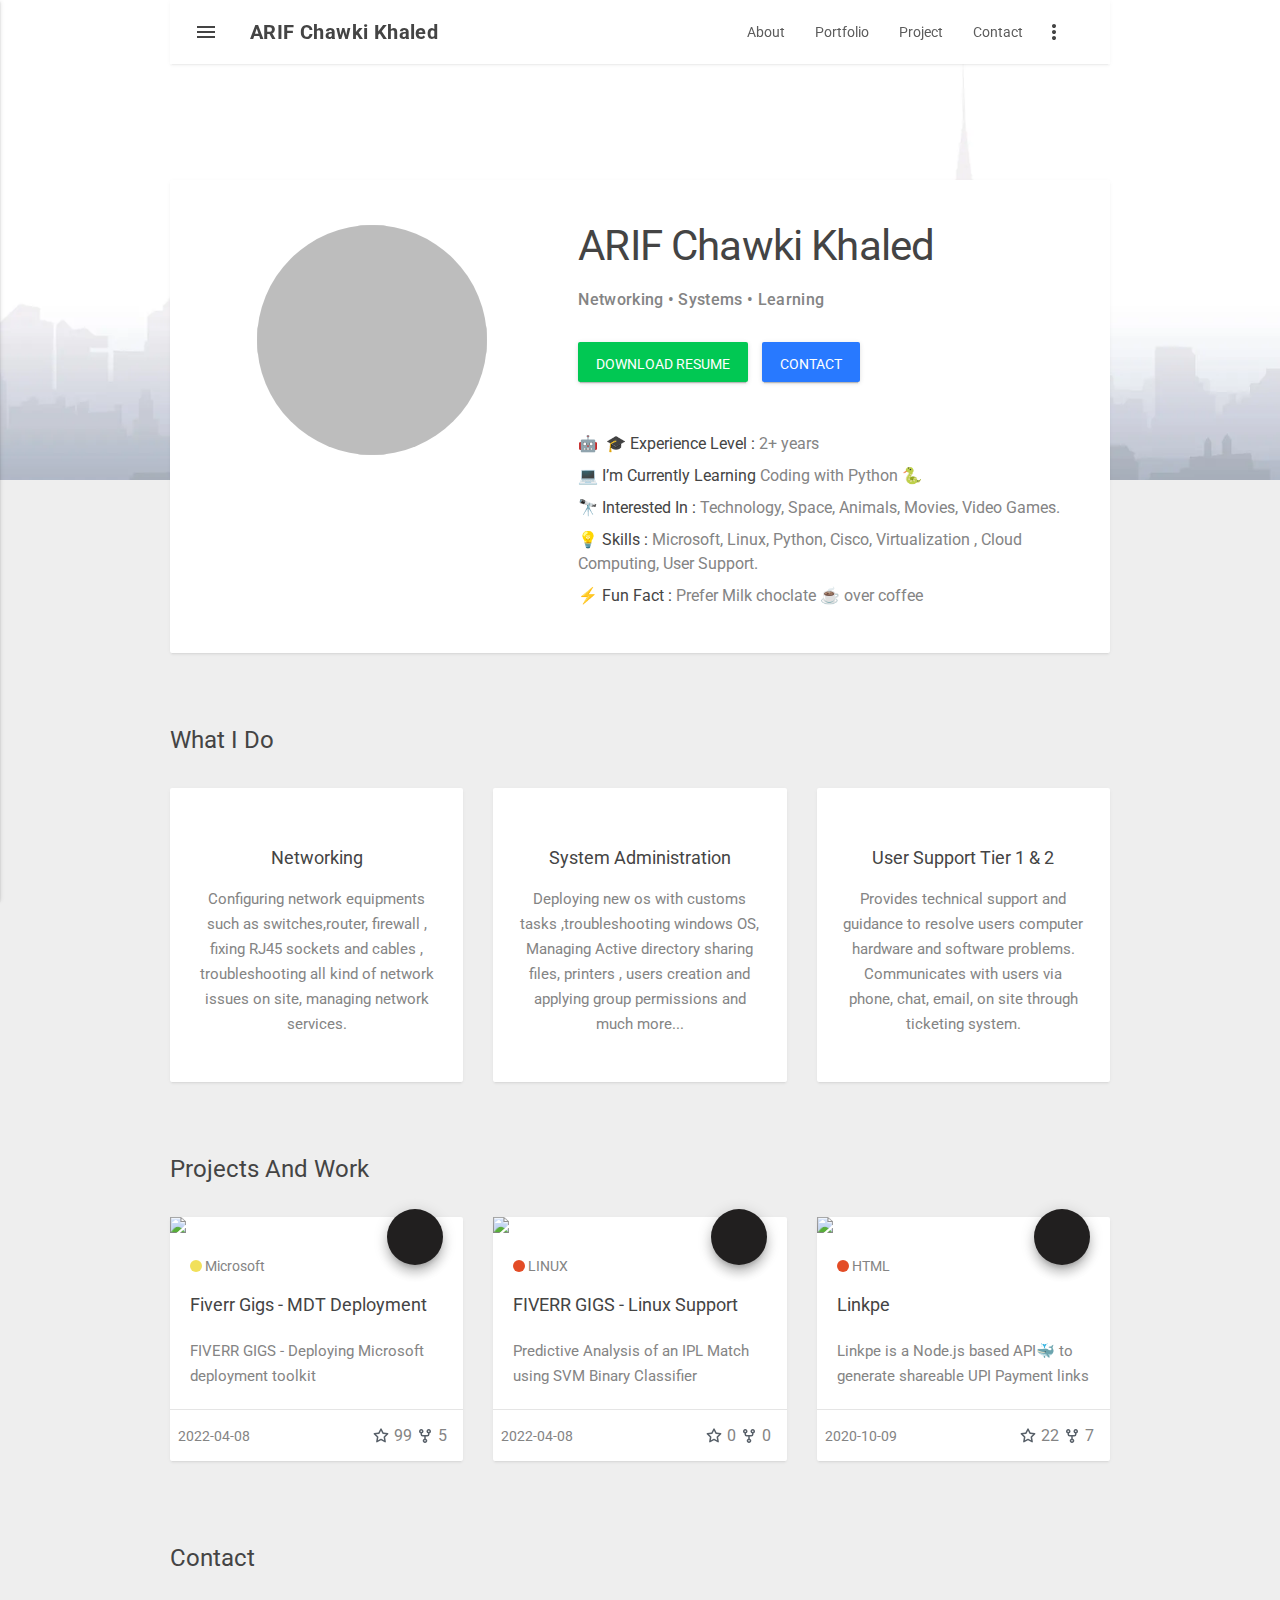
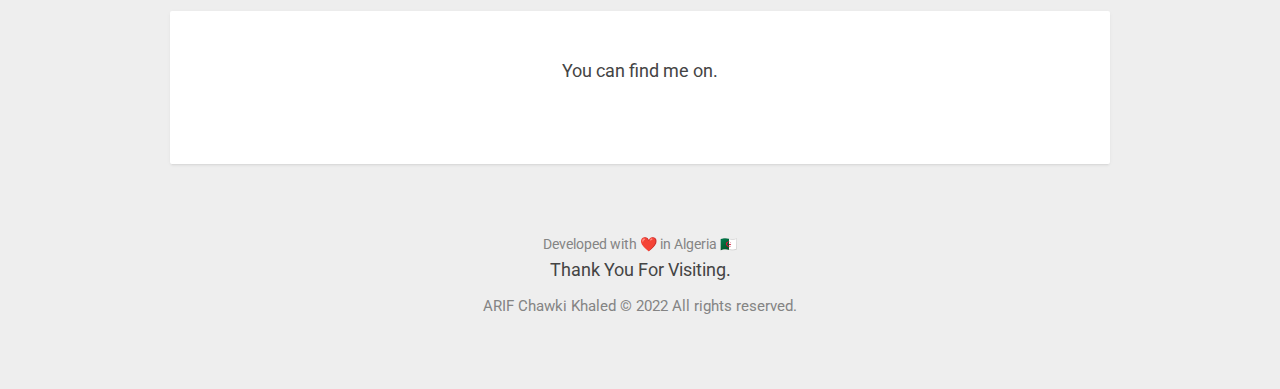
==== index.html @ 2166b08e "Update index.html" ====
<!-Shree Ganeshay Namha -->
<!DOCTYPE html>
<html>
	<head>
		<meta charset="UTF-8" />
		<meta name="viewport" content="width=device-width, initial-scale=1.0, maximum-scale=1.0, user-scalable=no" />
		<title>ARIF Chawki Khaled</title>
		<meta name="title" content="ARIF Chawki Khaled" />
		<meta name="description" content="Network • System • Learner">
		<meta name="keywords" content="ARIF Chawki Khaled , Network , system" />
		<meta name="author" content="ARIF Chawki Khaled" />
		<meta name="language" content="English">
		<meta name="copyright" content="ARIF Chawki Khaled © 2020 " />
		<meta name="robots" content="index, follow">
		<link rel="shortcut icon" href="favicon.ico">
		<link rel="icon" type="image/png" href="https://avatars.githubusercontent.com/u/103244353?v=4&s=196	" sizes="196x196" />
		<link rel="icon" type="image/png" href="https://avatars.githubusercontent.com/u/103244353?v=4&s=96" sizes="96x96" />
		<link rel="icon" type="image/png" href="https://avatars.githubusercontent.com/u/103244353?v=4&s=32" sizes="32x32" />
		<link rel="icon" type="image/png" href="https://avatars.githubusercontent.com/u/103244353?v=4&s=16" sizes="16x16" />
		<link rel="icon" type="image/png" href="https://avatars.githubusercontent.com/u/103244353?v=4&s=128" sizes="128x128" />
		<meta name="application-name" content="Arif Chawki Khaled&nbsp;"/>
		<meta name="msapplication-TileColor" content="#FFFFFF" />
		<meta name="msapplication-TileImage" content="https://avatars.githubusercontent.com/u/103244353?v=4&s=144" />
		<meta name="msapplication-square70x70logo" content="https://avatars.githubusercontent.com/u/103244353?v=4&s=70" />
		<meta name="msapplication-square150x150logo" content="https://avatars.githubusercontent.com/u/103244353?v=4&s=150" />
		<meta name="msapplication-square310x310logo" content="https://avatars.githubusercontent.com/u/103244353?v=4&s=310" />
		<meta property="og:title" content="ARIF Chawki Khaled">
		<meta property="og:site_name" content="Arif Chawki Khaled">
		<meta property="og:url" content="https://ack-dz.github.io/Portfolio/">
		<meta property="og:description" content="Network • System • Learner">
		<meta property="og:type" content="profile">
		<link rel="stylesheet" type="text/css" href="css/style.css" />
		<script src="https://kit.fontawesome.com/68b6761ed7.js" crossorigin="anonymous"></script>
	</head>
	<body>
		<div class="main-wrapper">
			<div class="bg-struct bg-img"></div>
			<div class="mdl-js-layout mdl-layout--fixed-header">
				<header class="mdl-layout__header">
					<div class="mdl-layout__header-row mdl-scroll-spy-1">
						<a href="index.html"><span class="mdl-layout-title">ARIF Chawki Khaled</span></a>
						<div class="mdl-layout-spacer"></div>
						<ul class="nav mdl-navigation mdl-layout--large-screen-only">
							<li><a class="mdl-navigation__link" data-scroll href="#body">about</a></li>
							<li><a class="mdl-navigation__link" data-scroll href="#portfolio_sec">portfolio</a></li>
							<!-- <li><a class="mdl-navigation__link" data-scroll href="#interest_sec">interest</a></li> -->
							<li><a class="mdl-navigation__link" data-scroll href="#project_sec">project</a></li>
							<li><a class="mdl-navigation__link" data-scroll href="#contact_sec">contact</a></li>
						</ul>
						<button id="demo-menu-lower-right"
							class="mdl-button mdl-js-button mdl-button--icon ver-more-btn">
						<i class="material-icons">more_vert</i>
						</button>
						<ul class="mdl-menu mdl-menu--bottom-right mdl-js-menu mdl-js-ripple-effect"
							data-mdl-for="demo-menu-lower-right">
							<li class="mdl-menu__item"><a href="https://raw.githubusercontent.com/ACK-DZ/Portfolio/a2bed26b516d0a82156be4e916f0ca23bf7e8311/img/CV%20ARIF%20Chawki%20Khaled%20English.pdf"><i class="zmdi zmdi-download font-red pr-10"></i>Download Resume</a></li>
							<li class="mdl-menu__item"><a href="mailto:arif.chawki@gmail.com"><i class="zmdi zmdi-email-open font-green pr-10"></i>Drop me an Mail</a></li>
							<li class="mdl-menu__item"><a href="https://t.me/ptprashanttripathi"><i class="zmdi zmdi-phone  font-blue  pr-10"></i>Telegram Me</a></li>
						</ul>
					</div>
				</header>
				<div class="mdl-layout__drawer">
					<div class="nicescroll-bar">
						<div class="drawer-profile-wrap">
							<div class="candidate-img-drawer mt-25 mb-20"></div>
							<span class="candidate-name block mb-10 text-center">ARIF Chawki Khaled</span>
							<ul class="social-icons  mb-30">
								<li>
									<a class="linkedin-link" href="https://www.linkedin.com/in/chawki-khaled-arif/">
										<i id="tt13" class="zmdi zmdi-linkedin"></i>
										<div class="mdl-tooltip" data-mdl-for="tt13">
											linkedin
										</div>
									</a>
								</li>
								<li>
									<a class="github-link" href="https://www.github.com/ack-dz">
										<i id="tt14" class="zmdi zmdi-github"></i>
										<div class="mdl-tooltip" data-mdl-for="tt14">
											github
										</div>
									</a>
								</li>
								<li>
									<a class="instagram-link" href="https://www.instagram.com/ptprashanttripathi/">
										<i id="tt15" class="zmdi zmdi-instagram"></i>
										<div class="mdl-tooltip" data-mdl-for="tt15">
											instagram
										</div>
									</a>
								</li>
							</ul>
						</div>
						<div class="mdl-scroll-spy-2">
							<ul class="mdl-navigation">
								<li>
									<a class="mdl-navigation__link border-top-sep" data-scroll href="#body">
									<i class="zmdi zmdi-border-color pr-15"></i>
									<span class="font-capitalize">about</span>
									</a>
								</li>
								<li>
									<a class="mdl-navigation__link border-top-sep" data-scroll href="#portfolio_sec">
									<i class="zmdi zmdi-case pr-15"></i>
									<span class="font-capitalize">portfolio</span>
									</a>
								</li>
								<li>
									<!--<a class="mdl-navigation__link border-top-sep" data-scroll href="#interest_sec">
									<i class="zmdi zmdi-coffee pr-15"></i>
									<span class="font-capitalize">interest</span>
									</a> -->
								</li>
								<li>
									<a class="mdl-navigation__link border-top-sep" data-scroll href="#project_sec">
									<i class="zmdi zmdi-code pr-15"></i>
									<span class="font-capitalize">projects</span>
									</a>
								</li>
								<li>
									<a class="mdl-navigation__link border-top-sep border-bottom-sep" 	data-scroll  href="#contact_sec">
									<i class="zmdi zmdi-email pr-15"></i>
									<span class="font-capitalize">contact</span>
									</a>
								</li>
							</ul>
						</div>
						<div class="drawer-footer mt-50 mb-30 text-center">
							<p class="font-12 mt-10">ARIF Chawki Khaled &copy; 2020.</p>
						</div>
					</div>
				</div>
				<div class="main-content relative">
					<div class="container">
						<section class="about-sec mt-180 mt-sm-120  mb-30">
							<div class="row">
								<div class="col-lg-12">
									<div class="mdl-card mdl-shadow--2dp">
										<div class="row">
											<div class="col-md-5 col-xs-12 mb-30">
												<img class="candidate-img mb-35" src="https://avatars.githubusercontent.com/u/103244353?s=460&amp;v=4">
												<ul class="social-icons">

													<li>
														<a class="linkedin-link" href="https://www.linkedin.com/in/chawki-khaled-arif/">
															<i id="tt3" class="zmdi zmdi-linkedin"></i>
															<div class="mdl-tooltip" data-mdl-for="tt3">
																linkedin
															</div>
														</a>
													</li>
													<li>
														<a class="github-link" href="https://github.com/ack-dz">
															<i id="tt4" class="zmdi zmdi-github"></i>
															<div class="mdl-tooltip" data-mdl-for="tt4">
																github
															</div>
														</a>
													</li>

													<li>
														<a class="youtube-link" href="https://www.youtube.com/channel/UCOn1IKdCvvgXgIBTKp0x61A">
															<i id="tt1" class="zmdi zmdi-youtube-play"></i>
															<div class="mdl-tooltip" data-mdl-for="tt1">
																Youtube
															</div>
														</a>
													</li>
													
									
												</ul>
											</div>
											<div class="col-md-7 col-xs-12">
												<div class="info-wrap">
													<h1>ARIF Chawki Khaled</h1>
													<h5 class="mt-20 font-grey">Networking • Systems • Learning</h5>
													<div class="mt-30">
														<a id="download_cv" class="mdl-button mdl-js-button mdl-button--raised mdl-js-ripple-effect  bg-green font-white mr-10" href="https://raw.githubusercontent.com/ACK-DZ/Portfolio/a2bed26b516d0a82156be4e916f0ca23bf7e8311/img/CV%20ARIF%20Chawki%20Khaled%20English.pdf">download Resume</a>
														<a class="mdl-button mdl-js-button mdl-button--raised mdl-js-ripple-effect bg-blue font-white" href="#contact_sec" data-scroll>contact</a>
													</div>
												</div>
												<ul class="profile-wrap mt-50">
													<li>
														<div class="profile-title">&#129302; &#8205; &#127891; Experience Level :</div>
														2+ years
													</li>
													<li>
														<div class="profile-title">💻 I’m currently learning</div>
														Coding with Python 🐍
													</li>
													<li>
														<div class="profile-title">&#128301; Interested in :</div>
														Technology, Space, Animals, Movies, Video Games.
													</li>
													<li>
														<div class="profile-title">💡 Skills :</div>
														Microsoft, Linux, Python, Cisco, Virtualization , Cloud Computing, User Support.
													</li>
													<li>
														<div class="profile-title">&#x26a1; Fun fact :</div>
														Prefer Milk choclate &#9749; over coffee														
													</li>
												</ul>
											</div>
										</div>
									</div>
								</div>
							</div>
						</section>
						<!--/About Sec-->		
						<section id="portfolio_sec" class="profile-sec sec-pad-top-sm">
							<h2 class="mb-30">what i do</h2>
							<div class="row">
								<div class="col-md-4 col-xs-12 mb-30">
									<div class="mdl-card mdl-shadow--2dp text-center">
										<i class="zmdi zmdi-router font-blue profile-icon"></i>
										<h4 class="mb-15">Networking</h4>
										<p>Configuring network equipments such as switches,router, firewall , fixing RJ45 sockets and cables , troubleshooting all kind of network issues on site, managing network services.</p>
									</div>
								</div>
								<div class="col-md-4 col-xs-12 mb-30">
									<div class="mdl-card mdl-shadow--2dp text-center">
										<i class="zmdi zmdi zmdi-laptop font-green profile-icon"></i>
										<h4 class="mb-15">System Administration</h4>
										<p>Deploying new os with customs tasks ,troubleshooting windows OS, Managing Active directory sharing files, printers , users creation and applying group permissions and much more...</p>
									</div>
								</div>
								<div class="col-md-4 col-xs-12 mb-30">
									<div class="mdl-card mdl-shadow--2dp text-center">
										<i class="zmdi zmdi-accounts font-yellow profile-icon"></i>
										<h4 class="mb-15">User Support Tier 1 & 2</h4>
										<p>Provides technical support and guidance to resolve users computer hardware and software problems. Communicates with users via phone, chat, email, on site through ticketing system.</p>
									</div>
								</div>
							</div>
						</section>
						<!-- <section id="interest_sec" class="interest-sec sec-pad-top-sm">
							<h2 class="mb-30">interests</h2>
							<div class="row">
								<div class="col-md-2 col-sm-4 col-xs-6 mb-30">
									<div class="mdl-card mdl-shadow--2dp text-center pa-20 pt-30 pb-30">
										<i class="zmdi zmdi-tv"></i>
										<span>movies</span>
									</div>
								</div>
								<div class="col-md-2 col-sm-4 col-xs-6 mb-30">
									<div class="mdl-card mdl-shadow--2dp text-center pa-20 pt-30 pb-30">
										<i class="zmdi zmdi-radio"></i>
										<span>music</span>
									</div>
								</div>
								<div class="col-md-2 col-sm-4 col-xs-6 mb-30">
									<div class="mdl-card mdl-shadow--2dp text-center pa-20 pt-30 pb-30">
										<i class="zmdi zmdi-smartphone"></i>
										<span>gaming</span>
									</div>
								</div>
								<div class="col-md-2 col-sm-4 col-xs-6 mb-30">
									<div class="mdl-card mdl-shadow--2dp text-center pa-20 pt-30 pb-30">
										<i class="zmdi zmdi-flower"></i>
										<span>Nature</span>
									</div>
								</div>
								<div class="col-md-2 col-sm-4 col-xs-6 mb-30">
									<div class="mdl-card mdl-shadow--2dp text-center pa-20 pt-30 pb-30">
										<i class="zmdi zmdi-library"></i>
										<span>News</span>
									</div>
								</div>
								<div class="col-md-2 col-sm-4 col-xs-6 mb-30">
									<div class="mdl-card mdl-shadow--2dp text-center pa-20 pt-30 pb-30">
										<i class="zmdi zmdi-airplane"></i>
										<span>traveling</span>
									</div>
								</div>
							</div>
						</section>-->
						<section id="project_sec" class="blog-sec sec-pad-top-sm">
							<h2 class="mb-30">Projects and Work</h2>
							<div class="row" id="repo-card"> <!--js will put data here--></div>
						</section>
						<section id="contact_sec" class="contact-sec sec-pad-top-sm">
							<h2 class="mb-35">contact</h2>
							<div class="row">
								<div id="form_card_height" class="col-sm-12 mb-30">
									<div class="mdl-card mdl-shadow--2dp text-center">
										<h4 class="mb-10 font-unsetcase">You can find me on.</h4>
										<ul class="social-icons mt-10">
											
											<li>
												<a class="fa-brands fa-linkedin fa-2xl" style="color:#0077b5;" href="https://www.linkedin.com/in/chawki-khaled-arif/">
													<i id="tt8" class="zmdi zmdi-linkedin" tabindex="0"></i>
													<div class="mdl-tooltip" data-mdl-for="tt7" data-upgraded="MaterialTooltip" style="left: 400px; margin-left: -50px; top: 568px;">
														linkedin
													</div>
												</a>
											</li>
											<li>
												<a class="fa-brands fa-youtube fa-2xl " style="color:red;"  href="https://www.youtube.com/channel/UCOn1IKdCvvgXgIBTKp0x61A">
													<i id="tt10" class="zmdi zmdi-youtube-play" tabindex="0"></i>
													<div class="mdl-tooltip" data-mdl-for="tt8" data-upgraded="MaterialTooltip" style="left: 454.933px; margin-left: -50px; top: 568px;">
														youtube
													</div>
												</a>
											</li>

											<li>
												<a class="fa-brands fa-github fa-2xl" style="color:black;" href="https://www.github.com/ack-dz/">
													<i id="tt9" class="zmdi zmdi-github" tabindex="0"></i>
													<div class="mdl-tooltip" data-mdl-for="tt9" data-upgraded="MaterialTooltip" style="left: 400.467px; margin-left: -50px; top: 568px;">
														github
													</div>
												</a>
											</li>

											<li>
												<a class="fa-brands fa-discord fa-2xl " style="color:#456CDF;" href="https://discord.gg/mvbFdUKK43/"> 
													<i id="tt10" class="zmdi mdi-discord" tabindex="0"></i>
													<div class="mdl-tooltip" data-mdl-for="tt10" data-upgraded="MaterialTooltip" style="left: 400.933px; margin-left: -50px; top: 568px;">
														Discord
													</div>
												</a>
											</li>
										
										</ul>
									</div>
								</div>
							</div>
						</section>
						<footer class="footer-sec sec-pad-top-sm sec-pad-bottom text-center">
								Developed with ❤️ in Algeria 🇩🇿
							</p>
							<h4>thank you for visiting.</h4>
							<p class="mt-10">ARIF Chawki Khaled © 2022 All rights reserved.</p>
						</footer>
					</div>
				</div>
			</div>
		</div>
		<script src="js/material.min.js"></script>
		<script src="js/repo.js"></script>
	</body>
</html>
---- css/style.css ----
@charset "UTF-8";
/*------------------------------------------------------------------
[Master Stylesheet]
Project:	Matresume
++++ Imports ++++
++++ Reset ++++
++++ Main ++++
	1)Header
	2)about
	3)Hero BG
	4)Skills Sec
	5)Profile Sec
	6)Portfolio Sec
	7)Interest Sec
	8)Timeline
	9)Blog Sec
	10)Reference Sec
	11)Client Sec
	12)Pricing Sec
	13)contact Sec
	14)Footer Sec
	15)Navigation Sec
	16)Blog & Project Deatail Pages
++++ Mediaqueries ++++
-------------------------------------------------------------------*/
/****************************/
/** Imports **/
/****************************/
@import url(https://fonts.googleapis.com/css?family=Roboto:100,300,400,500,700);
@import url(material.min.css);
@import url(https://fonts.googleapis.com/icon?family=Material+Icons);
@import url(https://cdnjs.cloudflare.com/ajax/libs/material-design-iconic-font/2.2.0/css/material-design-iconic-font.min.css);
@import url(bootstrap.min.css);
@import url(default-skin/default-skin.css);
/****************************/
/** Reset **/
/****************************/
html, body, div, span, applet, object, iframe, h1, h2, h3, h4, h5, h6, p, pre, a, abbr, acronym, address, big, cite, code, del, dfn, em, img, ins, kbd, q, s, samp, small, strike, strong, sub, sup, tt, var, b, u, i, center, dl, dt, dd, ol, ul, li, fieldset, form, label, legend, table, caption, tbody, tfoot, thead, tr, th, td, article, aside, canvas, details, embed, figure, figcaption, footer, header, hgroup, menu, nav, output, ruby, section, summary, time, mark, audio, video {
  margin: 0;
  padding: 0;
  border: 0;
  font-size: 100%;
  font: inherit;
  vertical-align: baseline; }

html, body {
  height: inherit;
  width: inherit;
  min-height: inherit; }

strong {
  font-weight: bold; }

body {
  color: #848484;
  background: #e2e2e2;
  font-family: "Roboto", sans-serif;
  font-size: 14px;
  font-style: normal;
  line-height: 1.5;
  overflow-y: auto;
  overflow-x: hidden; }

/* Mozilla based browsers */
::-moz-selection {
  background: #338fff;
  color: #fff;
  text-shadow: none; }

/* Works in Safari */
::selection {
  background: #338fff;
  color: #fff;
  text-shadow: none; }

a:hover, a:active {
  outline: 0; }

button:focus {
  border: none;
  outline: 0; }

ul {
  list-style: none; }

a {
  color:#848484;
  text-decoration: none; }

a:hover {
  color: #848484;
  text-decoration: none; }

a:focus {
  color: #848484;
  text-decoration: none;
  outline: none; }

i:focus {
  outline: none; }

h1, h2, h3, h4, h5, h6 {
  color: #444; }

h1 {
  font-size: 42px;
  line-height: 42px;
  text-transform: capitalize; }

h2 {
  font-size: 24px;
  line-height: 35px;
  text-transform: capitalize; }

h3 {
  font-size: 20px;
  line-height: 30px;
  text-transform: capitalize; }

h4 {
  font-size: 18px;
  line-height: 29px;
  text-transform: capitalize; }

h5 {
  font-size: 16px;
  line-height: 25px;
  font-weight: 500;
  /*! text-transform: uppercase; */ }

p {
  font-size: 15px;
  line-height: 25px; }
  p.lead {
    font-size: 18px;
    line-height: 30px;
    font-weight: 400; }

.force-UTF-8 {
  content: "¡"; }

/****************************/
/** Main **/
/****************************/
.pa-0 {
  padding: 0px !important; }

.pa-5 {
  padding: 5px !important; }

.pa-10 {
  padding: 10px !important; }

.pa-15 {
  padding: 15px !important; }

.pa-20 {
  padding: 20px !important; }

.pa-25 {
  padding: 25px !important; }

.pa-30 {
  padding: 30px !important; }

.pa-35 {
  padding: 35px !important; }

.pa-40 {
  padding: 40px !important; }

.pa-45 {
  padding: 45px !important; }

.pa-50 {
  padding: 50px !important; }

.pt-0 {
  padding-top: 0px !important; }

.pt-5 {
  padding-top: 5px !important; }

.pt-10 {
  padding-top: 10px !important; }

.pt-15 {
  padding-top: 15px !important; }

.pt-20 {
  padding-top: 20px !important; }

.pt-25 {
  padding-top: 25px !important; }

.pt-30 {
  padding-top: 30px !important; }

.pt-35 {
  padding-top: 35px !important; }

.pt-40 {
  padding-top: 40px !important; }

.pt-45 {
  padding-top: 45px !important; }

.pt-50 {
  padding-top: 50px !important; }

.pb-0 {
  padding-bottom: 0px !important; }

.pb-5 {
  padding-bottom: 5px !important; }

.pb-10 {
  padding-bottom: 10px !important; }

.pb-15 {
  padding-bottom: 15px !important; }

.pb-20 {
  padding-bottom: 20px !important; }

.pb-25 {
  padding-bottom: 25px !important; }

.pb-30 {
  padding-bottom: 30px !important; }

.pb-35 {
  padding-bottom: 35px !important; }

.pb-40 {
  padding-bottom: 40px !important; }

.pb-45 {
  padding-bottom: 45px !important; }

.pb-50 {
  padding-bottom: 50px !important; }

.pl-0 {
  padding-left: 0px !important; }

.pl-5 {
  padding-left: 5px !important; }

.pl-10 {
  padding-left: 10px !important; }

.pl-15 {
  padding-left: 15px !important; }

.pl-20 {
  padding-left: 20px !important; }

.pl-25 {
  padding-left: 25px !important; }

.pl-30 {
  padding-left: 30px !important; }

.pl-35 {
  padding-left: 35px !important; }

.pl-40 {
  padding-left: 40px !important; }

.pl-45 {
  padding-left: 45px !important; }

.pl-50 {
  padding-left: 50px !important; }

.pr-0 {
  padding-right: 0px !important; }

.pr-5 {
  padding-right: 5px !important; }

.pr-10 {
  padding-right: 10px !important; }

.pr-15 {
  padding-right: 15px !important; }

.pr-20 {
  padding-right: 20px !important; }

.pr-25 {
  padding-right: 25px !important; }

.pr-30 {
  padding-right: 30px !important; }

.pr-35 {
  padding-right: 35px !important; }

.pr-40 {
  padding-right: 40px !important; }

.pr-45 {
  padding-right: 45px !important; }

.pr-50 {
  padding-right: 50px !important; }

.ma-0 {
  margin: 0px !important; }

.ma-5 {
  margin: 5px !important; }

.ma-10 {
  margin: 10px !important; }

.ma-15 {
  margin: 15px !important; }

.ma-20 {
  margin: 20px !important; }

.ma-25 {
  margin: 25px !important; }

.ma-30 {
  margin: 30px !important; }

.mt-0 {
  margin-top: 0px !important; }

.mt-5 {
  margin-top: 5px !important; }

.mt-10 {
  margin-top: 10px !important; }

.mt-15 {
  margin-top: 15px !important; }

.mt-20 {
  margin-top: 20px !important; }

.mt-25 {
  margin-top: 25px !important; }

.mt-30 {
  margin-top: 30px !important; }

.mt-35 {
  margin-top: 35px !important; }

.mt-40 {
  margin-top: 40px !important; }

.mt-45 {
  margin-top: 45px !important; }

.mt-50 {
  margin-top: 50px !important; }

.mt-55 {
  margin-top: 55px !important; }

.mt-60 {
  margin-top: 60px !important; }

.mt-65 {
  margin-top: 65px !important; }

.mt-70 {
  margin-top: 70px !important; }

.mt-75 {
  margin-top: 75px !important; }

.mt-80 {
  margin-top: 80px !important; }

.mt-85 {
  margin-top: 85px !important; }

.mt-90 {
  margin-top: 90px !important; }

.mt-95 {
  margin-top: 95px !important; }

.mt-100 {
  margin-top: 100px !important; }

.mt-105 {
  margin-top: 105px !important; }

.mt-110 {
  margin-top: 110px !important; }

.mt-115 {
  margin-top: 115px !important; }

.mt-120 {
  margin-top: 120px !important; }

.mt-125 {
  margin-top: 125px !important; }

.mt-130 {
  margin-top: 130px !important; }

.mt-135 {
  margin-top: 135px !important; }

.mt-140 {
  margin-top: 140px !important; }

.mt-145 {
  margin-top: 145px !important; }

.mt-150 {
  margin-top: 150px !important; }

.mt-155 {
  margin-top: 155px !important; }

.mt-160 {
  margin-top: 160px !important; }

.mt-165 {
  margin-top: 165px !important; }

.mt-170 {
  margin-top: 170px !important; }

.mt-175 {
  margin-top: 175px !important; }

.mt-180 {
  margin-top: 180px !important; }

.mt-185 {
  margin-top: 185px !important; }

.mt-190 {
  margin-top: 190px !important; }

.mt-195 {
  margin-top: 195px !important; }

.mt-200 {
  margin-top: 200px !important; }

.mt-205 {
  margin-top: 205px !important; }

.mt-210 {
  margin-top: 210px !important; }

.mt-215 {
  margin-top: 215px !important; }

.mt-220 {
  margin-top: 220px !important; }

.mt-225 {
  margin-top: 225px !important; }

.mt-230 {
  margin-top: 230px !important; }

.mt-235 {
  margin-top: 235px !important; }

.mt-240 {
  margin-top: 240px !important; }

.mt-245 {
  margin-top: 245px !important; }

.mt-250 {
  margin-top: 250px !important; }

.mb-0 {
  margin-bottom: 0px !important; }

.mb-5 {
  margin-bottom: 5px !important; }

.mb-10 {
  margin-bottom: 10px !important; }

.mb-15 {
  margin-bottom: 15px !important; }

.mb-20 {
  margin-bottom: 20px !important; }

.mb-25 {
  margin-bottom: 25px !important; }

.mb-30 {
  margin-bottom: 30px !important; }

.mb-35 {
  margin-bottom: 35px !important; }

.mb-40 {
  margin-bottom: 40px !important; }

.mb-45 {
  margin-bottom: 45px !important; }

.mb-50 {
  margin-bottom: 50px !important; }

.mb-55 {
  margin-bottom: 55px !important; }

.mb-60 {
  margin-bottom: 60px !important; }

.mb-65 {
  margin-bottom: 65px !important; }

.mb-70 {
  margin-bottom: 70px !important; }

.mb-75 {
  margin-bottom: 75px !important; }

.mb-80 {
  margin-bottom: 80px !important; }

.mb-85 {
  margin-bottom: 85px !important; }

.mb-90 {
  margin-bottom: 90px !important; }

.mb-95 {
  margin-bottom: 95px !important; }

.ml-0 {
  margin-left: 0px !important; }

.ml-5 {
  margin-left: 5px !important; }

.ml-10 {
  margin-left: 10px !important; }

.ml-15 {
  margin-left: 15px !important; }

.ml-20 {
  margin-left: 20px !important; }

.ml-25 {
  margin-left: 25px !important; }

.ml-30 {
  margin-left: 30px !important; }

.ml-35 {
  margin-left: 35px !important; }

.ml-40 {
  margin-left: 40px !important; }

.ml-45 {
  margin-left: 45px !important; }

.ml-50 {
  margin-left: 50px !important; }

.mr-0 {
  margin-right: 0px !important; }

.mr-5 {
  margin-right: 5px !important; }

.mr-10 {
  margin-right: 10px !important; }

.mr-15 {
  margin-right: 15px !important; }

.mr-20 {
  margin-right: 20px !important; }

.mr-25 {
  margin-right: 25px !important; }

.mr-30 {
  margin-right: 30px !important; }

.mr-35 {
  margin-right: 35px !important; }

.mr-40 {
  margin-right: 40px !important; }

.mr-45 {
  margin-right: 45px !important; }

.mr-50 {
  margin-right: 50px !important; }

.ml-auto {
  margin-left: auto !important; }

.mr-auto {
  margin-right: auto !important; }

.no-float {
  float: none !important; }

.overflow-hide {
  overflow: hidden !important; }

.clearfix {
  overflow: hidden;
  clear: both;
  float: none; }

.sec-pad {
  padding-top: 70px;
  padding-bottom: 70px; }

.sec-pad-sm {
  padding-top: 40px;
  padding-bottom: 40px; }

.sec-pad-xs {
  padding-top: 25px;
  padding-bottom: 25px; }

.sec-pad-top {
  padding-top: 70px; }

.sec-pad-top-sm {
  padding-top: 40px; }

.sec-pad-top-xs {
  padding-top: 25px; }

.sec-pad-bottom {
  padding-bottom: 70px; }

.sec-pad-bottom-sm {
  padding-bottom: 40px; }

.sec-pad-bottom-xs {
  padding-bottom: 25px; }

.font-12 {
  font-size: 12px; }

.font-16 {
  font-size: 16px; }

.font-18 {
  font-size: 18px; }

.font-20 {
  font-size: 20px; }

.weight-500 {
  font-weight: 500; }

.weight-600 {
  font-weight: 600; }

.weight-700 {
  font-weight: 700; }

.font-dark {
  color: #444 !important; }

.font-grey {
  color: #848484 !important; }

.font-white {
  color: #fff !important; }

.font-green {
  color: #01c853 !important; }

.font-blue {
  color: #2879ff !important; }

.font-yellow {
  color: #fec107 !important; }

.font-red {
  color: #ff3d00 !important; }

.bg-green {
  background: #01c853 !important; }

.bg-blue {
  background: #2879ff !important; }

.bg-yellow {
  background: #fec107 !important; }

.bg-red {
  background: #ff3d00 !important; }

.bg-violet {
  background: #6200eb !important; }

.bg-gray {
  background: #211F1F !important; }

.border-top-blue {
  border-top: 3px solid #2879ff; }

.border-top-green {
  border-top: 3px solid #01c853; }

.border-top-yellow {
  border-top: 3px solid #fec107; }

.border-top-red {
  border-top: 3px solid #ff3d00; }

.font-uppercase {
  text-transform: uppercase; }

.font-capitalize {
  text-transform: capitalize; }

.font-unsetcase {
  text-transform: none; }

.font-italic {
  font-style: italic; }

.inline-block {
  display: inline-block !important; }

.block {
  display: block !important; }

.border-top-sep {
  border-top: 1px solid rgba(0, 0, 0, 0.1); }

.border-bottom-sep {
  border-bottom: 1px solid rgba(0, 0, 0, 0.1); }

.opacity-hide {
  opacity: 0;
  visibility: hidden; }

.table-wrap {
  display: table;
  height: 100%;
  width: 100%; }

.table-cell {
  display: table-cell; }

.vertical-align-middle {
  vertical-align: middle; }

.main-font {
  font-family: "Roboto", sans-serif; }

.hide-overflow {
  overflow: hidden; }

.margin-lr-auto {
  margin-left: auto;
  margin-right: auto; }

.hide-block {
  display: none; }

.hide-left-opac {
  display: none;
  opacity: 0;
  top: -50px; }

.relative {
  position: relative; }

blockquote {
  background: transparent none repeat scroll 0 0;
  border: medium none;
  color: #444;
  font-size: 18px;
  font-style: normal;
  font-weight: 500;
  letter-spacing: inherit;
  line-height: 30px;
  margin: 0;
  padding: 0; }
  blockquote:before {
    content: ""; }
  blockquote:after {
    content: ""; }

.ref-name {
  text-transform: capitalize;
  color: #444; }

.ref-desgn {
  font-size: 14px; }

.preloader-it {
  background: #fff;
  position: fixed;
  z-index: 110;
  height: 100%;
  width: 100%;
  overflow: hidden !important; }
  .preloader-it .mdl-spinner {
    bottom: 0;
    height: 40px;
    left: 0;
    margin: auto;
    position: absolute;
    right: 0;
    top: 0;
    width: 40px; }

.main-wrapper {
  background: #eee;
  position: relative; }
  .main-wrapper.box-layout {
    max-width: 1300px;
    margin-left: auto;
    margin-right: auto; }
  .main-wrapper.dark-mode {
    background: #1d1d1d; }
    .main-wrapper.dark-mode h1, .main-wrapper.dark-mode h2, .main-wrapper.dark-mode h4, .main-wrapper.dark-mode h5,
    .main-wrapper.dark-mode .about-sec .profile-wrap li div.profile-title,
    .main-wrapper.dark-mode .timeline > li > .timeline-panel .institution,
    .main-wrapper.dark-mode .mdl-button.view-more,
    .main-wrapper.dark-mode blockquote,
    .main-wrapper.dark-mode .ref-name {
      color: #fff; }
    .main-wrapper.dark-mode .price-sec .mdl-card__supporting-text .list-group li {
      border-color: #1d1d1d; }
    .main-wrapper.dark-mode .mdl-card__actions.mdl-card--border,
    .main-wrapper.dark-mode .price-sec .mdl-card__supporting-text .list-group li {
      border-color: rgba(255, 255, 255, 0.1); }
    .main-wrapper.dark-mode .mdl-card,
    .main-wrapper.dark-mode .list-group-item,
    .main-wrapper.dark-mode .timeline > li > .timeline-badge {
      background: #2b2b2b; }
    .main-wrapper.dark-mode .timeline > li > .timeline-panel::after {
      border-color: transparent #2b2b2b; }
    .main-wrapper.dark-mode .timeline::before,
    .main-wrapper.dark-mode .skills-sec .progress-bar-graph .bar-wrap {
      background: #565656; }
    .main-wrapper.dark-mode .price-sec .price-bg {
      background: #252525; }
    .main-wrapper.dark-mode .mdl-card__title,
    .main-wrapper.dark-mode .comment-name, .main-wrapper.dark-mode .project-detail .comment-name {
      color: #fff !important; }
    .main-wrapper.dark-mode .contact-sec .mdl-textfield.is-invalid .mdl-textfield__input, .main-wrapper.dark-mode .blog-detail .comment-sec .mdl-textfield.is-invalid .mdl-textfield__input, .blog-detail .main-wrapper.dark-mode .comment-sec .mdl-textfield.is-invalid .mdl-textfield__input, .main-wrapper.dark-mode .project-detail .comment-sec .mdl-textfield.is-invalid .mdl-textfield__input, .project-detail .main-wrapper.dark-mode .comment-sec .mdl-textfield.is-invalid .mdl-textfield__input,
    .main-wrapper.dark-mode .comment-sec .mdl-textfield.is-invalid .mdl-textfield__input {
      border-color: rgba(255, 255, 255, 0.12) !important; }

.mdl-button {
  color: #fff;
  height: 40px;
  padding: 4px 18px;
  font-weight: 400; }
  .mdl-button.view-more {
    color: #444; }

.mdl-button--fab {
  height: 56px;
  min-width: 56px; }

.mdl-button--icon {
  height: 32px;
  min-width: 32px;
  padding: 0;
  width: 32px; }

.mdl-button--raised {
  box-shadow: 0 2px 2px 0 rgba(0, 0, 0, 0.03), 0 3px 1px -2px rgba(0, 0, 0, 0.2), 0 1px 5px 0 rgba(0, 0, 0, 0.12); }

.mdl-menu__item > a {
  display: block;
  color: #444; }

.mdl-card {
  width: auto;
  min-height: inherit;
  position: static;
  overflow: visible;
  display: block;
  padding: 45px 25px;
  box-shadow: 0 2px 2px 0 rgba(0, 0, 0, 0.03), 0 3px 1px -2px rgba(0, 0, 0, 0.03), 0 1px 5px 0 rgba(0, 0, 0, 0.03); }

.mdl-card__title {
  display: block;
  color: #444; }

.mdl-card__supporting-text {
  padding: 20px;
  overflow: visible;
  width: 100%;
  color: inherit; }

.mdl-tooltip {
  text-transform: capitalize;
  background: #444;
  font-weight: 400;
  font-size: 12px; }

/*Header*/
.mdl-layout__title, .mdl-layout-title {
  text-transform: capitalize;
  color: #444;
  font-weight: 700; }

.mdl-layout__container {
  height: auto;
  position: static;
  width: auto; }
  .mdl-layout__container .mdl-layout__drawer, .mdl-layout__container .mdl-layout__obfuscator {
    position: fixed; }

.mdl-layout__header {
  width: 940px;
  margin: 0 auto;
  right: 0;
  position: fixed;
  left: 0;
  box-shadow: 0 2px 2px 0 rgba(0, 0, 0, 0.03), 0 3px 1px -2px rgba(0, 0, 0, 0.03), 0 1px 5px 0 rgba(0, 0, 0, 0.03);
  background: #fff; }
  .mdl-layout__header .mdl-layout__header-row .mdl-navigation li {
    cursor: pointer; }
  .mdl-layout__header .mdl-layout__header-row .mdl-navigation .mdl-navigation__link {
    color: #444;
    text-transform: capitalize;
    padding: 0 15px;
    position: relative;
    -moz-transition: 0.3s ease;
    -o-transition: 0.3s ease;
    -webkit-transition: 0.3s ease;
    transition: 0.3s ease; }
    .mdl-layout__header .mdl-layout__header-row .mdl-navigation .mdl-navigation__link:hover {
      background: none;
      color: #01c853; }
    .mdl-layout__header .mdl-layout__header-row .mdl-navigation .mdl-navigation__link:focus, .mdl-layout__header .mdl-layout__header-row .mdl-navigation .mdl-navigation__link:active {
      background: none;
      opacity: 1; }
    .mdl-layout__header .mdl-layout__header-row .mdl-navigation .mdl-navigation__link:after {
      background: #01c853;
      bottom: 0;
      content: "";
      height: 2px;
      left: 0;
      position: absolute;
      width: 0;
      -moz-transition: all 0.2s cubic-bezier(0.4, 0, 1, 1);
      -o-transition: all 0.2s cubic-bezier(0.4, 0, 1, 1);
      -webkit-transition: all 0.2s cubic-bezier(0.4, 0, 1, 1);
      transition: all 0.2s cubic-bezier(0.4, 0, 1, 1); }
  .mdl-layout__header .mdl-layout__header-row .mdl-navigation li.active .mdl-navigation__link {
    opacity: 1; }
    .mdl-layout__header .mdl-layout__header-row .mdl-navigation li.active .mdl-navigation__link:after {
      width: 100%; }
  .mdl-layout__header .mdl-layout__drawer-button {
    color: #444; }
    .mdl-layout__header .mdl-layout__drawer-button:focus {
      outline: none; }
  .mdl-layout__header .mdl-button--icon.ver-more-btn {
    color: #444; }

.mdl-layout__obfuscator {
  background-color: transparent !important; }

.mdl-layout__drawer {
  display: block;
  color: inherit;
  background: #2b2b2b none repeat scroll 0 0;
  border-right: medium none;
  width: 280px;
  -moz-transform: translateX(-280px);
  -o-transform: translateX(-280px);
  -webkit-transform: translateX(-280px);
  transform: translateX(-280px); }
  .mdl-layout__drawer .drawer-profile-wrap {
    overflow: hidden;
    background: #272727; }
  .mdl-layout__drawer .candidate-img-drawer {
    height: 123px;
    width: 123px;
    border-radius: 50%;
    background: url("https://avatars.githubusercontent.com/u/103244353?s=200&v=4");
    background-size: cover;
    margin: 0 auto; }
  .mdl-layout__drawer .candidate-name {
    font-size: 18px;
    color: #fff;
    text-transform: capitalize; }
  .mdl-layout__drawer .social-icons {
    text-align: center; }
    .mdl-layout__drawer .social-icons li {
      display: inline-block;
      padding: 0 7px; }
      .mdl-layout__drawer .social-icons li a i {
        color: #848484;
        -moz-transition: 0.3s ease;
        -o-transition: 0.3s ease;
        -webkit-transition: 0.3s ease;
        transition: 0.3s ease; }
      .mdl-layout__drawer .social-icons li a.facebook-link:hover i {
        color: #3b5998; }
      .mdl-layout__drawer .social-icons li a.twitter-link:hover i {
        color: #55acee; }
      .mdl-layout__drawer .social-icons li a.linkedin-link:hover i {
        color: #007bb6; }
      .mdl-layout__drawer .social-icons li a.dribbble-link:hover i {
        color: #ea4c89; }
      .mdl-layout__drawer .social-icons li a.instagram-link:hover i {
        color: #3f729b; }
  .mdl-layout__drawer .mdl-navigation {
    padding-top: 0; }
    .mdl-layout__drawer .mdl-navigation li .mdl-navigation__link {
      color: #969696;
      -moz-transition: 0.3s ease;
      -o-transition: 0.3s ease;
      -webkit-transition: 0.3s ease;
      transition: 0.3s ease; }
      .mdl-layout__drawer .mdl-navigation li .mdl-navigation__link:hover {
        background: #272727; }
    .mdl-layout__drawer .mdl-navigation li.active .mdl-navigation__link {
      color: #fff; }
      .mdl-layout__drawer .mdl-navigation li.active .mdl-navigation__link:hover {
        color: #969696; }
    .mdl-layout__drawer .mdl-navigation li:focus {
      outline: none; }
    .mdl-layout__drawer .mdl-navigation li ul li .mdl-navigation__link {
      padding-left: 72px; }

.mdl-layout__drawer-right {
  width: 210px;
  height: 100%;
  max-height: 100%;
  position: fixed;
  top: 0;
  right: 0;
  box-shadow: 0 2px 2px 0 rgba(0, 0, 0, 0.14), 0 3px 1px -2px rgba(0, 0, 0, 0.2), 0 1px 5px 0 rgba(0, 0, 0, 0.12);
  background: #fff;
  -moz-transform: translateX(210px);
  -o-transform: translateX(210px);
  -webkit-transform: translateX(210px);
  transform: translateX(210px);
  -webkit-transform-style: preserve-3d;
  transform-style: preserve-3d;
  will-change: transform;
  -moz-transition: 0.2s cubic-bezier(0.4, 0, 0.2, 1);
  -o-transition: 0.2s cubic-bezier(0.4, 0, 0.2, 1);
  -webkit-transition: 0.2s cubic-bezier(0.4, 0, 0.2, 1);
  transition: 0.2s cubic-bezier(0.4, 0, 0.2, 1);
  z-index: 5; }
  .mdl-layout__drawer-right .mdl-layout-title {
    font-size: 16px;
    font-weight: 500;
    padding-bottom: 17px;
    padding-left: 20px;
    padding-top: 17px; }
  .mdl-layout__drawer-right .layout-switcher-wrap {
    padding-left: 20px;
    padding-top: 35px; }
    .mdl-layout__drawer-right .layout-switcher-wrap ul li {
      margin-bottom: 40px; }
      .mdl-layout__drawer-right .layout-switcher-wrap ul li .layout-title {
        display: inline-block;
        font-size: 15px;
        margin-right: 15px;
        text-transform: capitalize;
        width: 120px;
        color: #444; }
      .mdl-layout__drawer-right .layout-switcher-wrap ul li .layout-switcher {
        display: inline-block; }
  .mdl-layout__drawer-right .hero-switcher-wrap {
    padding-left: 20px;
    margin-top: 35px; }
    .mdl-layout__drawer-right .hero-switcher-wrap .hero-switcher-title {
      font-size: 16px;
      text-transform: uppercase;
      color: #444;
      margin-bottom: 25px;
      display: block; }
    .mdl-layout__drawer-right .hero-switcher-wrap .hero-switcher-cat-title {
      text-transform: capitalize;
      display: block;
      margin-bottom: 10px; }
    .mdl-layout__drawer-right .hero-switcher-wrap ul li {
      display: inline-block;
      height: 35px;
      width: 35px;
      border-radius: 2px;
      margin-right: 3px;
      background-position: center;
      background-size: cover;
      cursor: pointer; }
      .mdl-layout__drawer-right .hero-switcher-wrap ul li#imbg_1 {
        background-image: url("../img/Savin-NY-Website-Background-Web.webp"); }
      .mdl-layout__drawer-right .hero-switcher-wrap ul li#imbg_2 {
        background-image: url("../img/img-bg-2.jpg"); }
      .mdl-layout__drawer-right .hero-switcher-wrap ul li#imbg_3 {
        background-image: url("../img/img-bg-3.jpg"); }
      .mdl-layout__drawer-right .hero-switcher-wrap ul li#imbg_4 {
        background-image: url("../img/img-bg-4.jpg"); }
      .mdl-layout__drawer-right .hero-switcher-wrap ul li#pattrnbg_1 {
        background-color: #6f14db;
        background-image: url("data:image/svg+xml,%3Csvg width='40' height='12' viewBox='0 0 40 12' xmlns='http://www.w3.org/2000/svg'%3E%3Cpath d='M0 6.172L6.172 0h5.656L0 11.828V6.172zm40 5.656L28.172 0h5.656L40 6.172v5.656zM6.172 12l12-12h3.656l12 12h-5.656L20 3.828 11.828 12H6.172zm12 0L20 10.172 21.828 12h-3.656z' fill='%23e5ff00' fill-opacity='0.4' fill-rule='evenodd'/%3E%3C/svg%3E"); }
      .mdl-layout__drawer-right .hero-switcher-wrap ul li#pattrnbg_2 {
        background-color: #ee2d2d;
        background-image: url("data:image/svg+xml,%3Csvg width='60' height='60' viewBox='0 0 60 60' xmlns='http://www.w3.org/2000/svg'%3E%3Cpath d='M54.627 0l.83.828-1.415 1.415L51.8 0h2.827zM5.373 0l-.83.828L5.96 2.243 8.2 0H5.374zM48.97 0l3.657 3.657-1.414 1.414L46.143 0h2.828zM11.03 0L7.372 3.657 8.787 5.07 13.857 0H11.03zm32.284 0L49.8 6.485 48.384 7.9l-7.9-7.9h2.83zM16.686 0L10.2 6.485 11.616 7.9l7.9-7.9h-2.83zm20.97 0l9.315 9.314-1.414 1.414L34.828 0h2.83zM22.344 0L13.03 9.314l1.414 1.414L25.172 0h-2.83zM32 0l12.142 12.142-1.414 1.414L30 .828 17.272 13.556l-1.414-1.414L28 0h4zM.284 0l28 28-1.414 1.414L0 2.544V0h.284zM0 5.373l25.456 25.455-1.414 1.415L0 8.2V5.374zm0 5.656l22.627 22.627-1.414 1.414L0 13.86v-2.83zm0 5.656l19.8 19.8-1.415 1.413L0 19.514v-2.83zm0 5.657l16.97 16.97-1.414 1.415L0 25.172v-2.83zM0 28l14.142 14.142-1.414 1.414L0 30.828V28zm0 5.657L11.314 44.97 9.9 46.386l-9.9-9.9v-2.828zm0 5.657L8.485 47.8 7.07 49.212 0 42.143v-2.83zm0 5.657l5.657 5.657-1.414 1.415L0 47.8v-2.83zm0 5.657l2.828 2.83-1.414 1.413L0 53.456v-2.83zM54.627 60L30 35.373 5.373 60H8.2L30 38.2 51.8 60h2.827zm-5.656 0L30 41.03 11.03 60h2.828L30 43.858 46.142 60h2.83zm-5.656 0L30 46.686 16.686 60h2.83L30 49.515 40.485 60h2.83zm-5.657 0L30 52.343 22.343 60h2.83L30 55.172 34.828 60h2.83zM32 60l-2-2-2 2h4zM59.716 0l-28 28 1.414 1.414L60 2.544V0h-.284zM60 5.373L34.544 30.828l1.414 1.415L60 8.2V5.374zm0 5.656L37.373 33.656l1.414 1.414L60 13.86v-2.83zm0 5.656l-19.8 19.8 1.415 1.413L60 19.514v-2.83zm0 5.657l-16.97 16.97 1.414 1.415L60 25.172v-2.83zM60 28L45.858 42.142l1.414 1.414L60 30.828V28zm0 5.657L48.686 44.97l1.415 1.415 9.9-9.9v-2.828zm0 5.657L51.515 47.8l1.414 1.413 7.07-7.07v-2.83zm0 5.657l-5.657 5.657 1.414 1.415L60 47.8v-2.83zm0 5.657l-2.828 2.83 1.414 1.413L60 53.456v-2.83zM39.9 16.385l1.414-1.414L30 3.658 18.686 14.97l1.415 1.415 9.9-9.9 9.9 9.9zm-2.83 2.828l1.415-1.414L30 9.313 21.515 17.8l1.414 1.413 7.07-7.07 7.07 7.07zm-2.827 2.83l1.414-1.416L30 14.97l-5.657 5.657 1.414 1.415L30 17.8l4.243 4.242zm-2.83 2.827l1.415-1.414L30 20.626l-2.828 2.83 1.414 1.414L30 23.456l1.414 1.414zM56.87 59.414L58.284 58 30 29.716 1.716 58l1.414 1.414L30 32.544l26.87 26.87z' fill='%235d4aff' fill-opacity='1' fill-rule='evenodd'/%3E%3C/svg%3E"); }
      .mdl-layout__drawer-right .hero-switcher-wrap ul li#pattrnbg_3 {
        background-color: #22a9a3;
        background-image: url("data:image/svg+xml,%3Csvg width='56' height='28' viewBox='0 0 56 28' xmlns='http://www.w3.org/2000/svg'%3E%3Cpath d='M56 26c-2.813 0-5.456.726-7.752 2H56v-2zm-26 2h4.087C38.707 20.783 46.795 16 56 16v-2c-.672 0-1.339.024-1.999.07L54 14a2 2 0 0 1 2-2v-2a4 4 0 0 0-3.98 3.602 28.087 28.087 0 0 0-2.793-3.862A7.994 7.994 0 0 1 56 6V4a9.988 9.988 0 0 0-8.17 4.232 28.156 28.156 0 0 0-3.03-2.634A13.979 13.979 0 0 1 56 0h-7.752a16.078 16.078 0 0 0-5.09 4.454 27.941 27.941 0 0 0-3.536-1.936c.63-.896 1.33-1.738 2.095-2.518H39.03c-.46.557-.893 1.137-1.297 1.737A27.787 27.787 0 0 0 33.723.585c.12-.196.24-.392.364-.585H30l-.001.07A28.406 28.406 0 0 0 26 .07L26 0h-4.087c.124.193.245.389.364.585a27.787 27.787 0 0 0-4.009 1.152c-.404-.6-.837-1.18-1.297-1.737h-2.688c.764.78 1.466 1.622 2.095 2.518-1.23.562-2.41 1.21-3.536 1.936A16.078 16.078 0 0 0 7.752 0H0c4.58 0 8.645 2.199 11.2 5.598a28.156 28.156 0 0 0-3.03 2.634A9.988 9.988 0 0 0 0 4v2a7.994 7.994 0 0 1 6.773 3.74 28.087 28.087 0 0 0-2.793 3.862A4 4 0 0 0 0 10v2a2 2 0 0 1 1.999 2.07C1.339 14.024.672 14 0 14v2c9.205 0 17.292 4.783 21.913 12H26a2 2 0 1 1 4 0zM7.752 28C5.456 26.726 2.812 26 0 26v2h7.752zM56 20c-6.832 0-12.936 3.114-16.971 8h2.688A19.94 19.94 0 0 1 56 22v-2zm-39.029 8C12.936 23.114 6.831 20 0 20v2a19.94 19.94 0 0 1 14.283 6h2.688zm15.01-.398a28.087 28.087 0 0 1 2.792-3.862A7.994 7.994 0 0 0 28 20a7.994 7.994 0 0 0-6.773 3.74 28.087 28.087 0 0 1 2.793 3.862 4 4 0 0 1 7.96 0zm14.287-11.865C42.318 9.864 35.61 6 28 6c-7.61 0-14.318 3.864-18.268 9.737a27.787 27.787 0 0 0-4.009-1.152C10.275 7.043 18.548 2 28 2c9.452 0 17.725 5.043 22.277 12.585a27.787 27.787 0 0 0-4.009 1.152zm-5.426 2.717a27.941 27.941 0 0 1 3.536-1.936C40.76 11.367 34.773 8 28 8s-12.76 3.367-16.378 8.518c1.23.562 2.41 1.21 3.536 1.936C18.075 14.537 22.741 12 28 12s9.925 2.537 12.842 6.454zm-4.672 3.778a28.156 28.156 0 0 1 3.03-2.634A13.979 13.979 0 0 0 28 14c-4.58 0-8.645 2.199-11.2 5.598a28.156 28.156 0 0 1 3.03 2.634A9.988 9.988 0 0 1 28 18a9.988 9.988 0 0 1 8.17 4.232z' fill='%23e5e5e5' fill-opacity='0.4' fill-rule='evenodd'/%3E%3C/svg%3E"); }
      .mdl-layout__drawer-right .hero-switcher-wrap ul li#pattrnbg_4 {
        background-color: #74ce5f;
        background-image: url("data:image/svg+xml,%3Csvg width='304' height='304' viewBox='0 0 304 304' xmlns='http://www.w3.org/2000/svg'%3E%3Cpath d='M44.1 224c.463-2.282 2.48-4 4.9-4 2.76 0 5 2.24 5 5s-2.24 5-5 5c-2.42 0-4.437-1.718-4.9-4H0v-2h44.1zm160 48c.463-2.282 2.48-4 4.9-4 2.76 0 5 2.24 5 5s-2.24 5-5 5c-2.42 0-4.437-1.718-4.9-4H82v-2h122.1zm57.8-46c-.463 2.282-2.48 4-4.9 4-2.76 0-5-2.24-5-5s2.24-5 5-5c2.42 0 4.437 1.718 4.9 4H304v2h-42.1zm0 16c-.463 2.282-2.48 4-4.9 4-2.76 0-5-2.24-5-5s2.24-5 5-5c2.42 0 4.437 1.718 4.9 4H304v2h-42.1zm6.2-114c.463-2.282 2.48-4 4.9-4 2.76 0 5 2.24 5 5s-2.24 5-5 5c-2.42 0-4.437-1.718-4.9-4h-86.2c-.463 2.282-2.48 4-4.9 4-2.76 0-5-2.24-5-5s2.24-5 5-5c2.42 0 4.437 1.718 4.9 4h86.2zm-256-48c.463-2.282 2.48-4 4.9-4 2.76 0 5 2.24 5 5s-2.24 5-5 5c-2.42 0-4.437-1.718-4.9-4H0v-2h12.1zm185.8 34c-.463 2.282-2.48 4-4.9 4-2.76 0-5-2.24-5-5s2.24-5 5-5c2.42 0 4.437 1.718 4.9 4h86.2c.463-2.282 2.48-4 4.9-4 2.76 0 5 2.24 5 5s-2.24 5-5 5c-2.42 0-4.437-1.718-4.9-4h-86.2zM258 12.1c2.282.463 4 2.48 4 4.9 0 2.76-2.24 5-5 5s-5-2.24-5-5c0-2.42 1.718-4.437 4-4.9V0h2v12.1zm-64 208c2.282.463 4 2.48 4 4.9 0 2.76-2.24 5-5 5s-5-2.24-5-5c0-2.42 1.718-4.437 4-4.9v-54.2c-2.282-.463-4-2.48-4-4.9 0-2.76 2.24-5 5-5s5 2.24 5 5c0 2.42-1.718 4.437-4 4.9v54.2zm48-198.2c2.282-.463 4-2.48 4-4.9 0-2.76-2.24-5-5-5s-5 2.24-5 5c0 2.42 1.718 4.437 4 4.9V82h64v-2h-62V21.9zm16 16c2.282-.463 4-2.48 4-4.9 0-2.76-2.24-5-5-5s-5 2.24-5 5c0 2.42 1.718 4.437 4 4.9V66h48v-2h-46V37.9zm-128 96c2.282-.463 4-2.48 4-4.9 0-2.76-2.24-5-5-5s-5 2.24-5 5c0 2.42 1.718 4.437 4 4.9V210h16v10.1c-2.282.463-4 2.48-4 4.9 0 2.76 2.24 5 5 5s5-2.24 5-5c0-2.42-1.718-4.437-4-4.9V208h-16v-74.1zm-5.9-21.9c.463-2.282 2.48-4 4.9-4 2.76 0 5 2.24 5 5s-2.24 5-5 5c-2.42 0-4.437-1.718-4.9-4H114v48H85.9c-.463 2.282-2.48 4-4.9 4-2.76 0-5-2.24-5-5s2.24-5 5-5c2.42 0 4.437 1.718 4.9 4H112v-48h12.1zm-6.2 130c-.463 2.282-2.48 4-4.9 4-2.76 0-5-2.24-5-5s2.24-5 5-5c2.42 0 4.437 1.718 4.9 4H176v-74.1c-2.282-.463-4-2.48-4-4.9 0-2.76 2.24-5 5-5s5 2.24 5 5c0 2.42-1.718 4.437-4 4.9V242h-60.1zm-16-64c-.463 2.282-2.48 4-4.9 4-2.76 0-5-2.24-5-5s2.24-5 5-5c2.42 0 4.437 1.718 4.9 4H114v48h10.1c.463-2.282 2.48-4 4.9-4 2.76 0 5 2.24 5 5s-2.24 5-5 5c-2.42 0-4.437-1.718-4.9-4H112v-48h-10.1zM66 284.1c2.282.463 4 2.48 4 4.9 0 2.76-2.24 5-5 5s-5-2.24-5-5c0-2.42 1.718-4.437 4-4.9V274H50v30h-2v-32h18v12.1zM236.1 176c.463-2.282 2.48-4 4.9-4 2.76 0 5 2.24 5 5s-2.24 5-5 5c-2.42 0-4.437-1.718-4.9-4H226v94h48v32h-2v-30h-48v-98h12.1zm25.8-30c-.463 2.282-2.48 4-4.9 4-2.76 0-5-2.24-5-5s2.24-5 5-5c2.42 0 4.437 1.718 4.9 4H274v44.1c2.282.463 4 2.48 4 4.9 0 2.76-2.24 5-5 5s-5-2.24-5-5c0-2.42 1.718-4.437 4-4.9V146h-10.1zm-64 96c-.463 2.282-2.48 4-4.9 4-2.76 0-5-2.24-5-5s2.24-5 5-5c2.42 0 4.437 1.718 4.9 4H208v-80h16v-14h-42.1c-.463 2.282-2.48 4-4.9 4-2.76 0-5-2.24-5-5s2.24-5 5-5c2.42 0 4.437 1.718 4.9 4H226v18h-16v80h-12.1zm86.2-210c.463-2.282 2.48-4 4.9-4 2.76 0 5 2.24 5 5s-2.24 5-5 5c-2.42 0-4.437-1.718-4.9-4H272V0h2v32h10.1zM98 101.9c2.282-.463 4-2.48 4-4.9 0-2.76-2.24-5-5-5s-5 2.24-5 5c0 2.42 1.718 4.437 4 4.9V144H53.9c-.463-2.282-2.48-4-4.9-4-2.76 0-5 2.24-5 5s2.24 5 5 5c2.42 0 4.437-1.718 4.9-4H98v-44.1zM53.9 34c-.463 2.282-2.48 4-4.9 4-2.76 0-5-2.24-5-5s2.24-5 5-5c2.42 0 4.437 1.718 4.9 4H80V0h2v34H53.9zm60.1 3.9c2.282-.463 4-2.48 4-4.9 0-2.76-2.24-5-5-5s-5 2.24-5 5c0 2.42 1.718 4.437 4 4.9V64H80v64H69.9c-.463-2.282-2.48-4-4.9-4-2.76 0-5 2.24-5 5s2.24 5 5 5c2.42 0 4.437-1.718 4.9-4H82V66h32V37.9zM101.9 82c-.463 2.282-2.48 4-4.9 4-2.76 0-5-2.24-5-5s2.24-5 5-5c2.42 0 4.437 1.718 4.9 4H128V37.9c-2.282-.463-4-2.48-4-4.9 0-2.76 2.24-5 5-5s5 2.24 5 5c0 2.42-1.718 4.437-4 4.9V82h-28.1zm16-64c-.463 2.282-2.48 4-4.9 4-2.76 0-5-2.24-5-5s2.24-5 5-5c2.42 0 4.437 1.718 4.9 4H146v44.1c2.282.463 4 2.48 4 4.9 0 2.76-2.24 5-5 5s-5-2.24-5-5c0-2.42 1.718-4.437 4-4.9V18h-26.1zm102.2 270c.463-2.282 2.48-4 4.9-4 2.76 0 5 2.24 5 5s-2.24 5-5 5c-2.42 0-4.437-1.718-4.9-4H98v14h-2v-16h124.1zM242 149.9c2.282-.463 4-2.48 4-4.9 0-2.76-2.24-5-5-5s-5 2.24-5 5c0 2.42 1.718 4.437 4 4.9V162h16v30h-16v66h48v46h2v-48h-48v-62h16v-34h-16v-10.1zM53.9 18c-.463 2.282-2.48 4-4.9 4-2.76 0-5-2.24-5-5s2.24-5 5-5c2.42 0 4.437 1.718 4.9 4H64V2H48V0h18v18H53.9zm112 32c-.463 2.282-2.48 4-4.9 4-2.76 0-5-2.24-5-5s2.24-5 5-5c2.42 0 4.437 1.718 4.9 4H192V0h50v2h-48v48h-28.1zm-48-48c-.463 2.282-2.48 4-4.9 4-2.76 0-5-2.24-5-5 0-.342.034-.677.1-1h2.07c-.11.313-.17.65-.17 1 0 1.657 1.343 3 3 3s3-1.343 3-3c0-.35-.06-.687-.17-1H178v34h-18V21.9c-2.282-.463-4-2.48-4-4.9 0-2.76 2.24-5 5-5s5 2.24 5 5c0 2.42-1.718 4.437-4 4.9V32h14V2h-58.1zm0 96c-.463 2.282-2.48 4-4.9 4-2.76 0-5-2.24-5-5s2.24-5 5-5c2.42 0 4.437 1.718 4.9 4H137l32-32h39V21.9c-2.282-.463-4-2.48-4-4.9 0-2.76 2.24-5 5-5s5 2.24 5 5c0 2.42-1.718 4.437-4 4.9V66h-40.172l-32 32H117.9zm28.1 90.1c2.282.463 4 2.48 4 4.9 0 2.76-2.24 5-5 5s-5-2.24-5-5c0-2.42 1.718-4.437 4-4.9v-76.513L175.586 80H224V21.9c-2.282-.463-4-2.48-4-4.9 0-2.76 2.24-5 5-5s5 2.24 5 5c0 2.42-1.718 4.437-4 4.9V82h-49.586L146 112.414V188.1zm16 32c2.282.463 4 2.48 4 4.9 0 2.76-2.24 5-5 5s-5-2.24-5-5c0-2.42 1.718-4.437 4-4.9v-99.513L184.586 96H300.1c.398-1.96 1.94-3.502 3.9-3.9v2.07c-1.165.413-2 1.524-2 2.83s.835 2.417 2 2.83v2.07c-1.96-.398-3.502-1.94-3.9-3.9H185.414L162 121.414V220.1zm-144-64c2.282.463 4 2.48 4 4.9 0 2.76-2.24 5-5 5s-5-2.24-5-5c0-2.42 1.718-4.437 4-4.9v-3.513l48-48V48h32V0h2v50H66v55.413l-48 48v2.687zM50 53.9c2.282-.463 4-2.48 4-4.9 0-2.76-2.24-5-5-5s-5 2.24-5 5c0 2.42 1.718 4.437 4 4.9v42.686l-48 48V210h28.1c.463 2.282 2.48 4 4.9 4 2.76 0 5-2.24 5-5s-2.24-5-5-5c-2.42 0-4.437 1.718-4.9 4H2v-62.586l48-48V53.9zm-16 16c2.282-.463 4-2.48 4-4.9 0-2.76-2.24-5-5-5s-5 2.24-5 5c0 2.42 1.718 4.437 4 4.9v18.686l-32 32v2.828l34-34V69.9zM12.1 32c.463-2.282 2.48-4 4.9-4 2.76 0 5 2.24 5 5s-2.24 5-5 5c-2.42 0-4.437-1.718-4.9-4H9.414L0 43.414v-2.828L8.586 32H12.1zm265.8 18c-.463 2.282-2.48 4-4.9 4-2.76 0-5-2.24-5-5s2.24-5 5-5c2.42 0 4.437 1.718 4.9 4h18.686L304 40.586v2.828L297.414 50H277.9zm-16 160c-.463 2.282-2.48 4-4.9 4-2.76 0-5-2.24-5-5s2.24-5 5-5c2.42 0 4.437 1.718 4.9 4H288V136.587l16-16v2.827l-14 14V210h-28.1zm-208 32c-.463 2.282-2.48 4-4.9 4-2.76 0-5-2.24-5-5s2.24-5 5-5c2.42 0 4.437 1.718 4.9 4H64v-22.586L40.586 194H21.9c-.463 2.282-2.48 4-4.9 4-2.76 0-5-2.24-5-5s2.24-5 5-5c2.42 0 4.437 1.718 4.9 4h19.513L66 216.586V242H53.9zm150.2 14c.463-2.282 2.48-4 4.9-4 2.76 0 5 2.24 5 5s-2.24 5-5 5c-2.42 0-4.437-1.718-4.9-4H96v-56.598L56.598 162H37.9c-.463 2.282-2.48 4-4.9 4-2.76 0-5-2.24-5-5s2.24-5 5-5c2.42 0 4.437 1.718 4.9 4h19.502L98 200.598V256h106.1zm-150.2 2c-.463 2.282-2.48 4-4.9 4-2.76 0-5-2.24-5-5s2.24-5 5-5c2.42 0 4.437 1.718 4.9 4H80v-46.586L48.586 178H21.9c-.463 2.282-2.48 4-4.9 4-2.76 0-5-2.24-5-5s2.24-5 5-5c2.42 0 4.437 1.718 4.9 4h27.513L82 208.586V258H53.9zM97 100c1.657 0 3-1.343 3-3s-1.343-3-3-3-3 1.343-3 3 1.343 3 3 3zm0-16c1.657 0 3-1.343 3-3s-1.343-3-3-3-3 1.343-3 3 1.343 3 3 3zm16 16c1.657 0 3-1.343 3-3s-1.343-3-3-3-3 1.343-3 3 1.343 3 3 3zm16 16c1.657 0 3-1.343 3-3s-1.343-3-3-3-3 1.343-3 3 1.343 3 3 3zm0 16c1.657 0 3-1.343 3-3s-1.343-3-3-3-3 1.343-3 3 1.343 3 3 3zm-48 32c1.657 0 3-1.343 3-3s-1.343-3-3-3-3 1.343-3 3 1.343 3 3 3zm16 16c1.657 0 3-1.343 3-3s-1.343-3-3-3-3 1.343-3 3 1.343 3 3 3zm32 48c1.657 0 3-1.343 3-3s-1.343-3-3-3-3 1.343-3 3 1.343 3 3 3zm-16 16c1.657 0 3-1.343 3-3s-1.343-3-3-3-3 1.343-3 3 1.343 3 3 3zm32-16c1.657 0 3-1.343 3-3s-1.343-3-3-3-3 1.343-3 3 1.343 3 3 3zm0-32c1.657 0 3-1.343 3-3s-1.343-3-3-3-3 1.343-3 3 1.343 3 3 3zm16 32c1.657 0 3-1.343 3-3s-1.343-3-3-3-3 1.343-3 3 1.343 3 3 3zm32 16c1.657 0 3-1.343 3-3s-1.343-3-3-3-3 1.343-3 3 1.343 3 3 3zm0-16c1.657 0 3-1.343 3-3s-1.343-3-3-3-3 1.343-3 3 1.343 3 3 3zm-16-64c1.657 0 3-1.343 3-3s-1.343-3-3-3-3 1.343-3 3 1.343 3 3 3zm16 0c1.657 0 3-1.343 3-3s-1.343-3-3-3-3 1.343-3 3 1.343 3 3 3zm16 96c1.657 0 3-1.343 3-3s-1.343-3-3-3-3 1.343-3 3 1.343 3 3 3zm0 16c1.657 0 3-1.343 3-3s-1.343-3-3-3-3 1.343-3 3 1.343 3 3 3zm16 16c1.657 0 3-1.343 3-3s-1.343-3-3-3-3 1.343-3 3 1.343 3 3 3zm16-144c1.657 0 3-1.343 3-3s-1.343-3-3-3-3 1.343-3 3 1.343 3 3 3zm0 32c1.657 0 3-1.343 3-3s-1.343-3-3-3-3 1.343-3 3 1.343 3 3 3zm16-32c1.657 0 3-1.343 3-3s-1.343-3-3-3-3 1.343-3 3 1.343 3 3 3zm16-16c1.657 0 3-1.343 3-3s-1.343-3-3-3-3 1.343-3 3 1.343 3 3 3zm-96 0c1.657 0 3-1.343 3-3s-1.343-3-3-3-3 1.343-3 3 1.343 3 3 3zm0 16c1.657 0 3-1.343 3-3s-1.343-3-3-3-3 1.343-3 3 1.343 3 3 3zm16-32c1.657 0 3-1.343 3-3s-1.343-3-3-3-3 1.343-3 3 1.343 3 3 3zm96 0c1.657 0 3-1.343 3-3s-1.343-3-3-3-3 1.343-3 3 1.343 3 3 3zm-16-64c1.657 0 3-1.343 3-3s-1.343-3-3-3-3 1.343-3 3 1.343 3 3 3zm16-16c1.657 0 3-1.343 3-3s-1.343-3-3-3-3 1.343-3 3 1.343 3 3 3zm-32 0c1.657 0 3-1.343 3-3s-1.343-3-3-3-3 1.343-3 3 1.343 3 3 3zm0-16c1.657 0 3-1.343 3-3s-1.343-3-3-3-3 1.343-3 3 1.343 3 3 3zm-16 0c1.657 0 3-1.343 3-3s-1.343-3-3-3-3 1.343-3 3 1.343 3 3 3zm-16 0c1.657 0 3-1.343 3-3s-1.343-3-3-3-3 1.343-3 3 1.343 3 3 3zm-16 0c1.657 0 3-1.343 3-3s-1.343-3-3-3-3 1.343-3 3 1.343 3 3 3zM49 36c1.657 0 3-1.343 3-3s-1.343-3-3-3-3 1.343-3 3 1.343 3 3 3zm-32 0c1.657 0 3-1.343 3-3s-1.343-3-3-3-3 1.343-3 3 1.343 3 3 3zm32 16c1.657 0 3-1.343 3-3s-1.343-3-3-3-3 1.343-3 3 1.343 3 3 3zM33 68c1.657 0 3-1.343 3-3s-1.343-3-3-3-3 1.343-3 3 1.343 3 3 3zm16-48c1.657 0 3-1.343 3-3s-1.343-3-3-3-3 1.343-3 3 1.343 3 3 3zm0 240c1.657 0 3-1.343 3-3s-1.343-3-3-3-3 1.343-3 3 1.343 3 3 3zm16 32c1.657 0 3-1.343 3-3s-1.343-3-3-3-3 1.343-3 3 1.343 3 3 3zm-16-64c1.657 0 3-1.343 3-3s-1.343-3-3-3-3 1.343-3 3 1.343 3 3 3zm0 16c1.657 0 3-1.343 3-3s-1.343-3-3-3-3 1.343-3 3 1.343 3 3 3zm-16-32c1.657 0 3-1.343 3-3s-1.343-3-3-3-3 1.343-3 3 1.343 3 3 3zm80-176c1.657 0 3-1.343 3-3s-1.343-3-3-3-3 1.343-3 3 1.343 3 3 3zm16 0c1.657 0 3-1.343 3-3s-1.343-3-3-3-3 1.343-3 3 1.343 3 3 3zm-16-16c1.657 0 3-1.343 3-3s-1.343-3-3-3-3 1.343-3 3 1.343 3 3 3zm32 48c1.657 0 3-1.343 3-3s-1.343-3-3-3-3 1.343-3 3 1.343 3 3 3zm16-16c1.657 0 3-1.343 3-3s-1.343-3-3-3-3 1.343-3 3 1.343 3 3 3zm0-32c1.657 0 3-1.343 3-3s-1.343-3-3-3-3 1.343-3 3 1.343 3 3 3zm112 176c1.657 0 3-1.343 3-3s-1.343-3-3-3-3 1.343-3 3 1.343 3 3 3zm-16 16c1.657 0 3-1.343 3-3s-1.343-3-3-3-3 1.343-3 3 1.343 3 3 3zm0 16c1.657 0 3-1.343 3-3s-1.343-3-3-3-3 1.343-3 3 1.343 3 3 3zm0 16c1.657 0 3-1.343 3-3s-1.343-3-3-3-3 1.343-3 3 1.343 3 3 3zM17 180c1.657 0 3-1.343 3-3s-1.343-3-3-3-3 1.343-3 3 1.343 3 3 3zm0 16c1.657 0 3-1.343 3-3s-1.343-3-3-3-3 1.343-3 3 1.343 3 3 3zm0-32c1.657 0 3-1.343 3-3s-1.343-3-3-3-3 1.343-3 3 1.343 3 3 3zm16 0c1.657 0 3-1.343 3-3s-1.343-3-3-3-3 1.343-3 3 1.343 3 3 3zM17 84c1.657 0 3-1.343 3-3s-1.343-3-3-3-3 1.343-3 3 1.343 3 3 3zm32 64c1.657 0 3-1.343 3-3s-1.343-3-3-3-3 1.343-3 3 1.343 3 3 3zm16-16c1.657 0 3-1.343 3-3s-1.343-3-3-3-3 1.343-3 3 1.343 3 3 3zM34 39.793V0h-2v40.586L8.586 64H0v2h9.413L34 41.414v-1.62zM2 300.1V258h14v46h2v-48H0V302.17c.313-.11.65-.17 1-.17 1.306 0 2.417.835 2.83 2H5.9c-.398-1.96-1.94-3.502-3.9-3.9zM34 241v63h-2v-62H0v-2h34v1zM17 18h1V0h-2v16H0v2h17zm273-2V0h-2v18h16v-2h-14zm-32 273v15h-2v-14h-14v14h-2v-16h18v1zM0 92.1c.323-.066.658-.1 1-.1 2.76 0 5 2.24 5 5s-2.24 5-5 5c-.342 0-.677-.034-1-.1v-2.07c.313.11.65.17 1 .17 1.657 0 3-1.343 3-3s-1.343-3-3-3c-.35 0-.687.06-1 .17V92.1zM80 272h2v32h-2v-32zm37.9 32c-.463-2.282-2.48-4-4.9-4-2.42 0-4.437 1.718-4.9 4h2.07c.413-1.165 1.524-2 2.83-2s2.417.835 2.83 2h2.07zM5.9 0c.066.323.1.658.1 1 0 2.76-2.24 5-5 5-.342 0-.677-.034-1-.1V3.83C.313 3.94.65 4 1 4c1.657 0 3-1.343 3-3 0-.35-.06-.687-.17-1H5.9zm294.2 0c-.066.323-.1.658-.1 1 0 2.42 1.718 4.437 4 4.9V3.83c-1.165-.413-2-1.524-2-2.83 0-.35.06-.687.17-1h-2.07zm3.9 300.1c-1.96.398-3.502 1.94-3.9 3.9h2.07c.302-.852.978-1.528 1.83-1.83v-2.07z' fill='%23ffffff' fill-opacity='0.66' fill-rule='evenodd'/%3E%3C/svg%3E"); }
      .mdl-layout__drawer-right .hero-switcher-wrap ul li#abstctbg_1 {
        background-image: url("../img/abstract-bg-1.jpg"); }
      .mdl-layout__drawer-right .hero-switcher-wrap ul li#abstctbg_2 {
        background-image: url("../img/abstract-bg-2.jpg"); }
      .mdl-layout__drawer-right .hero-switcher-wrap ul li#abstctbg_3 {
        background-image: url("../img/abstract-bg-3.jpg"); }
      .mdl-layout__drawer-right .hero-switcher-wrap ul li#abstctbg_4 {
        background-image: url("../img/abstract-bg-4.jpg"); }
      .mdl-layout__drawer-right .hero-switcher-wrap ul li#colorbg_1 {
        background: #01c853; }
      .mdl-layout__drawer-right .hero-switcher-wrap ul li#colorbg_2 {
        background: #2879ff; }
      .mdl-layout__drawer-right .hero-switcher-wrap ul li#colorbg_3 {
        background: #6200eb; }
      .mdl-layout__drawer-right .hero-switcher-wrap ul li#colorbg_4 {
        background: #ff3d00; }

.active-drawer-right {
  -moz-transform: translateX(0);
  -o-transform: translateX(0);
  -webkit-transform: translateX(0);
  transform: translateX(0); }

.setting-btn {
  position: fixed;
  font-size: 20px;
  bottom: 25px;
  right: 25px; }

/*Hero BG*/
.bg-struct {
  position: absolute;
  height: 480px;
  width: 100%;
  left: 0;
  top: 0; }
  .bg-struct.bg-img {
    background: url("../img/Savin-NY-Website-Background-Web.webp");
    background-position: center;
    background-size: cover; }
  .bg-struct.bg-img-2 {
    background: url("../img/img-bg-2.jpg"); }
  .bg-struct.bg-img-3 {
    background: url("../img/img-bg-3.jpg"); }
  .bg-struct.bg-img-4 {
    background: url("../img/img-bg-4.jpg"); }
  .bg-struct.bg-pattern-1 {
    background-color: #6f14db;
    background-image: url("data:image/svg+xml,%3Csvg width='40' height='12' viewBox='0 0 40 12' xmlns='http://www.w3.org/2000/svg'%3E%3Cpath d='M0 6.172L6.172 0h5.656L0 11.828V6.172zm40 5.656L28.172 0h5.656L40 6.172v5.656zM6.172 12l12-12h3.656l12 12h-5.656L20 3.828 11.828 12H6.172zm12 0L20 10.172 21.828 12h-3.656z' fill='%23e5ff00' fill-opacity='0.4' fill-rule='evenodd'/%3E%3C/svg%3E");
    background-size: inherit; }
  .bg-struct.bg-pattern-2 {
    background-color: #ee2d2d;
    background-image: url("data:image/svg+xml,%3Csvg width='60' height='60' viewBox='0 0 60 60' xmlns='http://www.w3.org/2000/svg'%3E%3Cpath d='M54.627 0l.83.828-1.415 1.415L51.8 0h2.827zM5.373 0l-.83.828L5.96 2.243 8.2 0H5.374zM48.97 0l3.657 3.657-1.414 1.414L46.143 0h2.828zM11.03 0L7.372 3.657 8.787 5.07 13.857 0H11.03zm32.284 0L49.8 6.485 48.384 7.9l-7.9-7.9h2.83zM16.686 0L10.2 6.485 11.616 7.9l7.9-7.9h-2.83zm20.97 0l9.315 9.314-1.414 1.414L34.828 0h2.83zM22.344 0L13.03 9.314l1.414 1.414L25.172 0h-2.83zM32 0l12.142 12.142-1.414 1.414L30 .828 17.272 13.556l-1.414-1.414L28 0h4zM.284 0l28 28-1.414 1.414L0 2.544V0h.284zM0 5.373l25.456 25.455-1.414 1.415L0 8.2V5.374zm0 5.656l22.627 22.627-1.414 1.414L0 13.86v-2.83zm0 5.656l19.8 19.8-1.415 1.413L0 19.514v-2.83zm0 5.657l16.97 16.97-1.414 1.415L0 25.172v-2.83zM0 28l14.142 14.142-1.414 1.414L0 30.828V28zm0 5.657L11.314 44.97 9.9 46.386l-9.9-9.9v-2.828zm0 5.657L8.485 47.8 7.07 49.212 0 42.143v-2.83zm0 5.657l5.657 5.657-1.414 1.415L0 47.8v-2.83zm0 5.657l2.828 2.83-1.414 1.413L0 53.456v-2.83zM54.627 60L30 35.373 5.373 60H8.2L30 38.2 51.8 60h2.827zm-5.656 0L30 41.03 11.03 60h2.828L30 43.858 46.142 60h2.83zm-5.656 0L30 46.686 16.686 60h2.83L30 49.515 40.485 60h2.83zm-5.657 0L30 52.343 22.343 60h2.83L30 55.172 34.828 60h2.83zM32 60l-2-2-2 2h4zM59.716 0l-28 28 1.414 1.414L60 2.544V0h-.284zM60 5.373L34.544 30.828l1.414 1.415L60 8.2V5.374zm0 5.656L37.373 33.656l1.414 1.414L60 13.86v-2.83zm0 5.656l-19.8 19.8 1.415 1.413L60 19.514v-2.83zm0 5.657l-16.97 16.97 1.414 1.415L60 25.172v-2.83zM60 28L45.858 42.142l1.414 1.414L60 30.828V28zm0 5.657L48.686 44.97l1.415 1.415 9.9-9.9v-2.828zm0 5.657L51.515 47.8l1.414 1.413 7.07-7.07v-2.83zm0 5.657l-5.657 5.657 1.414 1.415L60 47.8v-2.83zm0 5.657l-2.828 2.83 1.414 1.413L60 53.456v-2.83zM39.9 16.385l1.414-1.414L30 3.658 18.686 14.97l1.415 1.415 9.9-9.9 9.9 9.9zm-2.83 2.828l1.415-1.414L30 9.313 21.515 17.8l1.414 1.413 7.07-7.07 7.07 7.07zm-2.827 2.83l1.414-1.416L30 14.97l-5.657 5.657 1.414 1.415L30 17.8l4.243 4.242zm-2.83 2.827l1.415-1.414L30 20.626l-2.828 2.83 1.414 1.414L30 23.456l1.414 1.414zM56.87 59.414L58.284 58 30 29.716 1.716 58l1.414 1.414L30 32.544l26.87 26.87z' fill='%235d4aff' fill-opacity='1' fill-rule='evenodd'/%3E%3C/svg%3E");
    background-size: inherit; }
  .bg-struct.bg-pattern-3 {
    background-color: #22a9a3;
    background-image: url("data:image/svg+xml,%3Csvg width='56' height='28' viewBox='0 0 56 28' xmlns='http://www.w3.org/2000/svg'%3E%3Cpath d='M56 26c-2.813 0-5.456.726-7.752 2H56v-2zm-26 2h4.087C38.707 20.783 46.795 16 56 16v-2c-.672 0-1.339.024-1.999.07L54 14a2 2 0 0 1 2-2v-2a4 4 0 0 0-3.98 3.602 28.087 28.087 0 0 0-2.793-3.862A7.994 7.994 0 0 1 56 6V4a9.988 9.988 0 0 0-8.17 4.232 28.156 28.156 0 0 0-3.03-2.634A13.979 13.979 0 0 1 56 0h-7.752a16.078 16.078 0 0 0-5.09 4.454 27.941 27.941 0 0 0-3.536-1.936c.63-.896 1.33-1.738 2.095-2.518H39.03c-.46.557-.893 1.137-1.297 1.737A27.787 27.787 0 0 0 33.723.585c.12-.196.24-.392.364-.585H30l-.001.07A28.406 28.406 0 0 0 26 .07L26 0h-4.087c.124.193.245.389.364.585a27.787 27.787 0 0 0-4.009 1.152c-.404-.6-.837-1.18-1.297-1.737h-2.688c.764.78 1.466 1.622 2.095 2.518-1.23.562-2.41 1.21-3.536 1.936A16.078 16.078 0 0 0 7.752 0H0c4.58 0 8.645 2.199 11.2 5.598a28.156 28.156 0 0 0-3.03 2.634A9.988 9.988 0 0 0 0 4v2a7.994 7.994 0 0 1 6.773 3.74 28.087 28.087 0 0 0-2.793 3.862A4 4 0 0 0 0 10v2a2 2 0 0 1 1.999 2.07C1.339 14.024.672 14 0 14v2c9.205 0 17.292 4.783 21.913 12H26a2 2 0 1 1 4 0zM7.752 28C5.456 26.726 2.812 26 0 26v2h7.752zM56 20c-6.832 0-12.936 3.114-16.971 8h2.688A19.94 19.94 0 0 1 56 22v-2zm-39.029 8C12.936 23.114 6.831 20 0 20v2a19.94 19.94 0 0 1 14.283 6h2.688zm15.01-.398a28.087 28.087 0 0 1 2.792-3.862A7.994 7.994 0 0 0 28 20a7.994 7.994 0 0 0-6.773 3.74 28.087 28.087 0 0 1 2.793 3.862 4 4 0 0 1 7.96 0zm14.287-11.865C42.318 9.864 35.61 6 28 6c-7.61 0-14.318 3.864-18.268 9.737a27.787 27.787 0 0 0-4.009-1.152C10.275 7.043 18.548 2 28 2c9.452 0 17.725 5.043 22.277 12.585a27.787 27.787 0 0 0-4.009 1.152zm-5.426 2.717a27.941 27.941 0 0 1 3.536-1.936C40.76 11.367 34.773 8 28 8s-12.76 3.367-16.378 8.518c1.23.562 2.41 1.21 3.536 1.936C18.075 14.537 22.741 12 28 12s9.925 2.537 12.842 6.454zm-4.672 3.778a28.156 28.156 0 0 1 3.03-2.634A13.979 13.979 0 0 0 28 14c-4.58 0-8.645 2.199-11.2 5.598a28.156 28.156 0 0 1 3.03 2.634A9.988 9.988 0 0 1 28 18a9.988 9.988 0 0 1 8.17 4.232z' fill='%23e5e5e5' fill-opacity='0.4' fill-rule='evenodd'/%3E%3C/svg%3E");
    background-size: inherit; }
  .bg-struct.bg-pattern-4 {
    background-color: #74ce5f;
    background-image: url("data:image/svg+xml,%3Csvg width='304' height='304' viewBox='0 0 304 304' xmlns='http://www.w3.org/2000/svg'%3E%3Cpath d='M44.1 224c.463-2.282 2.48-4 4.9-4 2.76 0 5 2.24 5 5s-2.24 5-5 5c-2.42 0-4.437-1.718-4.9-4H0v-2h44.1zm160 48c.463-2.282 2.48-4 4.9-4 2.76 0 5 2.24 5 5s-2.24 5-5 5c-2.42 0-4.437-1.718-4.9-4H82v-2h122.1zm57.8-46c-.463 2.282-2.48 4-4.9 4-2.76 0-5-2.24-5-5s2.24-5 5-5c2.42 0 4.437 1.718 4.9 4H304v2h-42.1zm0 16c-.463 2.282-2.48 4-4.9 4-2.76 0-5-2.24-5-5s2.24-5 5-5c2.42 0 4.437 1.718 4.9 4H304v2h-42.1zm6.2-114c.463-2.282 2.48-4 4.9-4 2.76 0 5 2.24 5 5s-2.24 5-5 5c-2.42 0-4.437-1.718-4.9-4h-86.2c-.463 2.282-2.48 4-4.9 4-2.76 0-5-2.24-5-5s2.24-5 5-5c2.42 0 4.437 1.718 4.9 4h86.2zm-256-48c.463-2.282 2.48-4 4.9-4 2.76 0 5 2.24 5 5s-2.24 5-5 5c-2.42 0-4.437-1.718-4.9-4H0v-2h12.1zm185.8 34c-.463 2.282-2.48 4-4.9 4-2.76 0-5-2.24-5-5s2.24-5 5-5c2.42 0 4.437 1.718 4.9 4h86.2c.463-2.282 2.48-4 4.9-4 2.76 0 5 2.24 5 5s-2.24 5-5 5c-2.42 0-4.437-1.718-4.9-4h-86.2zM258 12.1c2.282.463 4 2.48 4 4.9 0 2.76-2.24 5-5 5s-5-2.24-5-5c0-2.42 1.718-4.437 4-4.9V0h2v12.1zm-64 208c2.282.463 4 2.48 4 4.9 0 2.76-2.24 5-5 5s-5-2.24-5-5c0-2.42 1.718-4.437 4-4.9v-54.2c-2.282-.463-4-2.48-4-4.9 0-2.76 2.24-5 5-5s5 2.24 5 5c0 2.42-1.718 4.437-4 4.9v54.2zm48-198.2c2.282-.463 4-2.48 4-4.9 0-2.76-2.24-5-5-5s-5 2.24-5 5c0 2.42 1.718 4.437 4 4.9V82h64v-2h-62V21.9zm16 16c2.282-.463 4-2.48 4-4.9 0-2.76-2.24-5-5-5s-5 2.24-5 5c0 2.42 1.718 4.437 4 4.9V66h48v-2h-46V37.9zm-128 96c2.282-.463 4-2.48 4-4.9 0-2.76-2.24-5-5-5s-5 2.24-5 5c0 2.42 1.718 4.437 4 4.9V210h16v10.1c-2.282.463-4 2.48-4 4.9 0 2.76 2.24 5 5 5s5-2.24 5-5c0-2.42-1.718-4.437-4-4.9V208h-16v-74.1zm-5.9-21.9c.463-2.282 2.48-4 4.9-4 2.76 0 5 2.24 5 5s-2.24 5-5 5c-2.42 0-4.437-1.718-4.9-4H114v48H85.9c-.463 2.282-2.48 4-4.9 4-2.76 0-5-2.24-5-5s2.24-5 5-5c2.42 0 4.437 1.718 4.9 4H112v-48h12.1zm-6.2 130c-.463 2.282-2.48 4-4.9 4-2.76 0-5-2.24-5-5s2.24-5 5-5c2.42 0 4.437 1.718 4.9 4H176v-74.1c-2.282-.463-4-2.48-4-4.9 0-2.76 2.24-5 5-5s5 2.24 5 5c0 2.42-1.718 4.437-4 4.9V242h-60.1zm-16-64c-.463 2.282-2.48 4-4.9 4-2.76 0-5-2.24-5-5s2.24-5 5-5c2.42 0 4.437 1.718 4.9 4H114v48h10.1c.463-2.282 2.48-4 4.9-4 2.76 0 5 2.24 5 5s-2.24 5-5 5c-2.42 0-4.437-1.718-4.9-4H112v-48h-10.1zM66 284.1c2.282.463 4 2.48 4 4.9 0 2.76-2.24 5-5 5s-5-2.24-5-5c0-2.42 1.718-4.437 4-4.9V274H50v30h-2v-32h18v12.1zM236.1 176c.463-2.282 2.48-4 4.9-4 2.76 0 5 2.24 5 5s-2.24 5-5 5c-2.42 0-4.437-1.718-4.9-4H226v94h48v32h-2v-30h-48v-98h12.1zm25.8-30c-.463 2.282-2.48 4-4.9 4-2.76 0-5-2.24-5-5s2.24-5 5-5c2.42 0 4.437 1.718 4.9 4H274v44.1c2.282.463 4 2.48 4 4.9 0 2.76-2.24 5-5 5s-5-2.24-5-5c0-2.42 1.718-4.437 4-4.9V146h-10.1zm-64 96c-.463 2.282-2.48 4-4.9 4-2.76 0-5-2.24-5-5s2.24-5 5-5c2.42 0 4.437 1.718 4.9 4H208v-80h16v-14h-42.1c-.463 2.282-2.48 4-4.9 4-2.76 0-5-2.24-5-5s2.24-5 5-5c2.42 0 4.437 1.718 4.9 4H226v18h-16v80h-12.1zm86.2-210c.463-2.282 2.48-4 4.9-4 2.76 0 5 2.24 5 5s-2.24 5-5 5c-2.42 0-4.437-1.718-4.9-4H272V0h2v32h10.1zM98 101.9c2.282-.463 4-2.48 4-4.9 0-2.76-2.24-5-5-5s-5 2.24-5 5c0 2.42 1.718 4.437 4 4.9V144H53.9c-.463-2.282-2.48-4-4.9-4-2.76 0-5 2.24-5 5s2.24 5 5 5c2.42 0 4.437-1.718 4.9-4H98v-44.1zM53.9 34c-.463 2.282-2.48 4-4.9 4-2.76 0-5-2.24-5-5s2.24-5 5-5c2.42 0 4.437 1.718 4.9 4H80V0h2v34H53.9zm60.1 3.9c2.282-.463 4-2.48 4-4.9 0-2.76-2.24-5-5-5s-5 2.24-5 5c0 2.42 1.718 4.437 4 4.9V64H80v64H69.9c-.463-2.282-2.48-4-4.9-4-2.76 0-5 2.24-5 5s2.24 5 5 5c2.42 0 4.437-1.718 4.9-4H82V66h32V37.9zM101.9 82c-.463 2.282-2.48 4-4.9 4-2.76 0-5-2.24-5-5s2.24-5 5-5c2.42 0 4.437 1.718 4.9 4H128V37.9c-2.282-.463-4-2.48-4-4.9 0-2.76 2.24-5 5-5s5 2.24 5 5c0 2.42-1.718 4.437-4 4.9V82h-28.1zm16-64c-.463 2.282-2.48 4-4.9 4-2.76 0-5-2.24-5-5s2.24-5 5-5c2.42 0 4.437 1.718 4.9 4H146v44.1c2.282.463 4 2.48 4 4.9 0 2.76-2.24 5-5 5s-5-2.24-5-5c0-2.42 1.718-4.437 4-4.9V18h-26.1zm102.2 270c.463-2.282 2.48-4 4.9-4 2.76 0 5 2.24 5 5s-2.24 5-5 5c-2.42 0-4.437-1.718-4.9-4H98v14h-2v-16h124.1zM242 149.9c2.282-.463 4-2.48 4-4.9 0-2.76-2.24-5-5-5s-5 2.24-5 5c0 2.42 1.718 4.437 4 4.9V162h16v30h-16v66h48v46h2v-48h-48v-62h16v-34h-16v-10.1zM53.9 18c-.463 2.282-2.48 4-4.9 4-2.76 0-5-2.24-5-5s2.24-5 5-5c2.42 0 4.437 1.718 4.9 4H64V2H48V0h18v18H53.9zm112 32c-.463 2.282-2.48 4-4.9 4-2.76 0-5-2.24-5-5s2.24-5 5-5c2.42 0 4.437 1.718 4.9 4H192V0h50v2h-48v48h-28.1zm-48-48c-.463 2.282-2.48 4-4.9 4-2.76 0-5-2.24-5-5 0-.342.034-.677.1-1h2.07c-.11.313-.17.65-.17 1 0 1.657 1.343 3 3 3s3-1.343 3-3c0-.35-.06-.687-.17-1H178v34h-18V21.9c-2.282-.463-4-2.48-4-4.9 0-2.76 2.24-5 5-5s5 2.24 5 5c0 2.42-1.718 4.437-4 4.9V32h14V2h-58.1zm0 96c-.463 2.282-2.48 4-4.9 4-2.76 0-5-2.24-5-5s2.24-5 5-5c2.42 0 4.437 1.718 4.9 4H137l32-32h39V21.9c-2.282-.463-4-2.48-4-4.9 0-2.76 2.24-5 5-5s5 2.24 5 5c0 2.42-1.718 4.437-4 4.9V66h-40.172l-32 32H117.9zm28.1 90.1c2.282.463 4 2.48 4 4.9 0 2.76-2.24 5-5 5s-5-2.24-5-5c0-2.42 1.718-4.437 4-4.9v-76.513L175.586 80H224V21.9c-2.282-.463-4-2.48-4-4.9 0-2.76 2.24-5 5-5s5 2.24 5 5c0 2.42-1.718 4.437-4 4.9V82h-49.586L146 112.414V188.1zm16 32c2.282.463 4 2.48 4 4.9 0 2.76-2.24 5-5 5s-5-2.24-5-5c0-2.42 1.718-4.437 4-4.9v-99.513L184.586 96H300.1c.398-1.96 1.94-3.502 3.9-3.9v2.07c-1.165.413-2 1.524-2 2.83s.835 2.417 2 2.83v2.07c-1.96-.398-3.502-1.94-3.9-3.9H185.414L162 121.414V220.1zm-144-64c2.282.463 4 2.48 4 4.9 0 2.76-2.24 5-5 5s-5-2.24-5-5c0-2.42 1.718-4.437 4-4.9v-3.513l48-48V48h32V0h2v50H66v55.413l-48 48v2.687zM50 53.9c2.282-.463 4-2.48 4-4.9 0-2.76-2.24-5-5-5s-5 2.24-5 5c0 2.42 1.718 4.437 4 4.9v42.686l-48 48V210h28.1c.463 2.282 2.48 4 4.9 4 2.76 0 5-2.24 5-5s-2.24-5-5-5c-2.42 0-4.437 1.718-4.9 4H2v-62.586l48-48V53.9zm-16 16c2.282-.463 4-2.48 4-4.9 0-2.76-2.24-5-5-5s-5 2.24-5 5c0 2.42 1.718 4.437 4 4.9v18.686l-32 32v2.828l34-34V69.9zM12.1 32c.463-2.282 2.48-4 4.9-4 2.76 0 5 2.24 5 5s-2.24 5-5 5c-2.42 0-4.437-1.718-4.9-4H9.414L0 43.414v-2.828L8.586 32H12.1zm265.8 18c-.463 2.282-2.48 4-4.9 4-2.76 0-5-2.24-5-5s2.24-5 5-5c2.42 0 4.437 1.718 4.9 4h18.686L304 40.586v2.828L297.414 50H277.9zm-16 160c-.463 2.282-2.48 4-4.9 4-2.76 0-5-2.24-5-5s2.24-5 5-5c2.42 0 4.437 1.718 4.9 4H288V136.587l16-16v2.827l-14 14V210h-28.1zm-208 32c-.463 2.282-2.48 4-4.9 4-2.76 0-5-2.24-5-5s2.24-5 5-5c2.42 0 4.437 1.718 4.9 4H64v-22.586L40.586 194H21.9c-.463 2.282-2.48 4-4.9 4-2.76 0-5-2.24-5-5s2.24-5 5-5c2.42 0 4.437 1.718 4.9 4h19.513L66 216.586V242H53.9zm150.2 14c.463-2.282 2.48-4 4.9-4 2.76 0 5 2.24 5 5s-2.24 5-5 5c-2.42 0-4.437-1.718-4.9-4H96v-56.598L56.598 162H37.9c-.463 2.282-2.48 4-4.9 4-2.76 0-5-2.24-5-5s2.24-5 5-5c2.42 0 4.437 1.718 4.9 4h19.502L98 200.598V256h106.1zm-150.2 2c-.463 2.282-2.48 4-4.9 4-2.76 0-5-2.24-5-5s2.24-5 5-5c2.42 0 4.437 1.718 4.9 4H80v-46.586L48.586 178H21.9c-.463 2.282-2.48 4-4.9 4-2.76 0-5-2.24-5-5s2.24-5 5-5c2.42 0 4.437 1.718 4.9 4h27.513L82 208.586V258H53.9zM97 100c1.657 0 3-1.343 3-3s-1.343-3-3-3-3 1.343-3 3 1.343 3 3 3zm0-16c1.657 0 3-1.343 3-3s-1.343-3-3-3-3 1.343-3 3 1.343 3 3 3zm16 16c1.657 0 3-1.343 3-3s-1.343-3-3-3-3 1.343-3 3 1.343 3 3 3zm16 16c1.657 0 3-1.343 3-3s-1.343-3-3-3-3 1.343-3 3 1.343 3 3 3zm0 16c1.657 0 3-1.343 3-3s-1.343-3-3-3-3 1.343-3 3 1.343 3 3 3zm-48 32c1.657 0 3-1.343 3-3s-1.343-3-3-3-3 1.343-3 3 1.343 3 3 3zm16 16c1.657 0 3-1.343 3-3s-1.343-3-3-3-3 1.343-3 3 1.343 3 3 3zm32 48c1.657 0 3-1.343 3-3s-1.343-3-3-3-3 1.343-3 3 1.343 3 3 3zm-16 16c1.657 0 3-1.343 3-3s-1.343-3-3-3-3 1.343-3 3 1.343 3 3 3zm32-16c1.657 0 3-1.343 3-3s-1.343-3-3-3-3 1.343-3 3 1.343 3 3 3zm0-32c1.657 0 3-1.343 3-3s-1.343-3-3-3-3 1.343-3 3 1.343 3 3 3zm16 32c1.657 0 3-1.343 3-3s-1.343-3-3-3-3 1.343-3 3 1.343 3 3 3zm32 16c1.657 0 3-1.343 3-3s-1.343-3-3-3-3 1.343-3 3 1.343 3 3 3zm0-16c1.657 0 3-1.343 3-3s-1.343-3-3-3-3 1.343-3 3 1.343 3 3 3zm-16-64c1.657 0 3-1.343 3-3s-1.343-3-3-3-3 1.343-3 3 1.343 3 3 3zm16 0c1.657 0 3-1.343 3-3s-1.343-3-3-3-3 1.343-3 3 1.343 3 3 3zm16 96c1.657 0 3-1.343 3-3s-1.343-3-3-3-3 1.343-3 3 1.343 3 3 3zm0 16c1.657 0 3-1.343 3-3s-1.343-3-3-3-3 1.343-3 3 1.343 3 3 3zm16 16c1.657 0 3-1.343 3-3s-1.343-3-3-3-3 1.343-3 3 1.343 3 3 3zm16-144c1.657 0 3-1.343 3-3s-1.343-3-3-3-3 1.343-3 3 1.343 3 3 3zm0 32c1.657 0 3-1.343 3-3s-1.343-3-3-3-3 1.343-3 3 1.343 3 3 3zm16-32c1.657 0 3-1.343 3-3s-1.343-3-3-3-3 1.343-3 3 1.343 3 3 3zm16-16c1.657 0 3-1.343 3-3s-1.343-3-3-3-3 1.343-3 3 1.343 3 3 3zm-96 0c1.657 0 3-1.343 3-3s-1.343-3-3-3-3 1.343-3 3 1.343 3 3 3zm0 16c1.657 0 3-1.343 3-3s-1.343-3-3-3-3 1.343-3 3 1.343 3 3 3zm16-32c1.657 0 3-1.343 3-3s-1.343-3-3-3-3 1.343-3 3 1.343 3 3 3zm96 0c1.657 0 3-1.343 3-3s-1.343-3-3-3-3 1.343-3 3 1.343 3 3 3zm-16-64c1.657 0 3-1.343 3-3s-1.343-3-3-3-3 1.343-3 3 1.343 3 3 3zm16-16c1.657 0 3-1.343 3-3s-1.343-3-3-3-3 1.343-3 3 1.343 3 3 3zm-32 0c1.657 0 3-1.343 3-3s-1.343-3-3-3-3 1.343-3 3 1.343 3 3 3zm0-16c1.657 0 3-1.343 3-3s-1.343-3-3-3-3 1.343-3 3 1.343 3 3 3zm-16 0c1.657 0 3-1.343 3-3s-1.343-3-3-3-3 1.343-3 3 1.343 3 3 3zm-16 0c1.657 0 3-1.343 3-3s-1.343-3-3-3-3 1.343-3 3 1.343 3 3 3zm-16 0c1.657 0 3-1.343 3-3s-1.343-3-3-3-3 1.343-3 3 1.343 3 3 3zM49 36c1.657 0 3-1.343 3-3s-1.343-3-3-3-3 1.343-3 3 1.343 3 3 3zm-32 0c1.657 0 3-1.343 3-3s-1.343-3-3-3-3 1.343-3 3 1.343 3 3 3zm32 16c1.657 0 3-1.343 3-3s-1.343-3-3-3-3 1.343-3 3 1.343 3 3 3zM33 68c1.657 0 3-1.343 3-3s-1.343-3-3-3-3 1.343-3 3 1.343 3 3 3zm16-48c1.657 0 3-1.343 3-3s-1.343-3-3-3-3 1.343-3 3 1.343 3 3 3zm0 240c1.657 0 3-1.343 3-3s-1.343-3-3-3-3 1.343-3 3 1.343 3 3 3zm16 32c1.657 0 3-1.343 3-3s-1.343-3-3-3-3 1.343-3 3 1.343 3 3 3zm-16-64c1.657 0 3-1.343 3-3s-1.343-3-3-3-3 1.343-3 3 1.343 3 3 3zm0 16c1.657 0 3-1.343 3-3s-1.343-3-3-3-3 1.343-3 3 1.343 3 3 3zm-16-32c1.657 0 3-1.343 3-3s-1.343-3-3-3-3 1.343-3 3 1.343 3 3 3zm80-176c1.657 0 3-1.343 3-3s-1.343-3-3-3-3 1.343-3 3 1.343 3 3 3zm16 0c1.657 0 3-1.343 3-3s-1.343-3-3-3-3 1.343-3 3 1.343 3 3 3zm-16-16c1.657 0 3-1.343 3-3s-1.343-3-3-3-3 1.343-3 3 1.343 3 3 3zm32 48c1.657 0 3-1.343 3-3s-1.343-3-3-3-3 1.343-3 3 1.343 3 3 3zm16-16c1.657 0 3-1.343 3-3s-1.343-3-3-3-3 1.343-3 3 1.343 3 3 3zm0-32c1.657 0 3-1.343 3-3s-1.343-3-3-3-3 1.343-3 3 1.343 3 3 3zm112 176c1.657 0 3-1.343 3-3s-1.343-3-3-3-3 1.343-3 3 1.343 3 3 3zm-16 16c1.657 0 3-1.343 3-3s-1.343-3-3-3-3 1.343-3 3 1.343 3 3 3zm0 16c1.657 0 3-1.343 3-3s-1.343-3-3-3-3 1.343-3 3 1.343 3 3 3zm0 16c1.657 0 3-1.343 3-3s-1.343-3-3-3-3 1.343-3 3 1.343 3 3 3zM17 180c1.657 0 3-1.343 3-3s-1.343-3-3-3-3 1.343-3 3 1.343 3 3 3zm0 16c1.657 0 3-1.343 3-3s-1.343-3-3-3-3 1.343-3 3 1.343 3 3 3zm0-32c1.657 0 3-1.343 3-3s-1.343-3-3-3-3 1.343-3 3 1.343 3 3 3zm16 0c1.657 0 3-1.343 3-3s-1.343-3-3-3-3 1.343-3 3 1.343 3 3 3zM17 84c1.657 0 3-1.343 3-3s-1.343-3-3-3-3 1.343-3 3 1.343 3 3 3zm32 64c1.657 0 3-1.343 3-3s-1.343-3-3-3-3 1.343-3 3 1.343 3 3 3zm16-16c1.657 0 3-1.343 3-3s-1.343-3-3-3-3 1.343-3 3 1.343 3 3 3zM34 39.793V0h-2v40.586L8.586 64H0v2h9.413L34 41.414v-1.62zM2 300.1V258h14v46h2v-48H0V302.17c.313-.11.65-.17 1-.17 1.306 0 2.417.835 2.83 2H5.9c-.398-1.96-1.94-3.502-3.9-3.9zM34 241v63h-2v-62H0v-2h34v1zM17 18h1V0h-2v16H0v2h17zm273-2V0h-2v18h16v-2h-14zm-32 273v15h-2v-14h-14v14h-2v-16h18v1zM0 92.1c.323-.066.658-.1 1-.1 2.76 0 5 2.24 5 5s-2.24 5-5 5c-.342 0-.677-.034-1-.1v-2.07c.313.11.65.17 1 .17 1.657 0 3-1.343 3-3s-1.343-3-3-3c-.35 0-.687.06-1 .17V92.1zM80 272h2v32h-2v-32zm37.9 32c-.463-2.282-2.48-4-4.9-4-2.42 0-4.437 1.718-4.9 4h2.07c.413-1.165 1.524-2 2.83-2s2.417.835 2.83 2h2.07zM5.9 0c.066.323.1.658.1 1 0 2.76-2.24 5-5 5-.342 0-.677-.034-1-.1V3.83C.313 3.94.65 4 1 4c1.657 0 3-1.343 3-3 0-.35-.06-.687-.17-1H5.9zm294.2 0c-.066.323-.1.658-.1 1 0 2.42 1.718 4.437 4 4.9V3.83c-1.165-.413-2-1.524-2-2.83 0-.35.06-.687.17-1h-2.07zm3.9 300.1c-1.96.398-3.502 1.94-3.9 3.9h2.07c.302-.852.978-1.528 1.83-1.83v-2.07z' fill='%23ffffff' fill-opacity='0.66' fill-rule='evenodd'/%3E%3C/svg%3E");
    background-size: inherit; }
  .bg-struct.bg-abstract-1 {
    background: url("../img/abstract-bg-1.jpg"); }
  .bg-struct.bg-abstract-2 {
    background: url("../img/abstract-bg-2.jpg"); }
  .bg-struct.bg-abstract-3 {
    background: url("../img/abstract-bg-3.jpg"); }
  .bg-struct.bg-abstract-4 {
    background: url("../img/abstract-bg-4.jpg"); }

/*About Sec*/
.about-sec .candidate-img {
  height: 230px;
  width: 230px;
  border-radius: 50%;
  background: rgba(0,0,0,.26);
  background-size: cover;
  margin: 0 auto;
  display: block;
  }
.about-sec .social-icons {
  text-align: center;
  }
  .about-sec .social-icons li {
    display: inline-block;
    padding: 0 9px; }
    .about-sec .social-icons li:focus {
      outline: none; }
    .about-sec .social-icons li a i {
      color: #848484;
      font-size: 30px;
      -moz-transition: 0.3s ease;
      -o-transition: 0.3s ease;
      -webkit-transition: 0.3s ease;
      transition: 0.3s ease; }
    .about-sec .social-icons li a.facebook-link:hover i {
      color: #3b5998; }
    .about-sec .social-icons li a.twitter-link:hover i {
      color: #55acee; }
    .about-sec .social-icons li a.linkedin-link:hover i {
      color: #007bb6; }
    .about-sec .social-icons li a.dribbble-link:hover i {
      color: #ea4c89; }
    .about-sec .social-icons li a.instagram-link:hover i {
      color: #3f729b; }
.about-sec .profile-wrap li {
  margin-bottom: 8px; }
  .about-sec .profile-wrap li:last-child {
    margin-bottom: 0; }
  .about-sec .profile-wrap li .profile-title, .about-sec .profile-wrap li .profile-desc {
    display: inline-block; }
  .about-sec .profile-wrap li div.profile-title {
    /*! width: 150px; */
    /*! margin-right: 20px; */
    text-transform: capitalize;
    color: #444; }
.about-sec .datepicker {
  position: absolute;
  z-index: 4;
  -moz-transform: scale(0);
  -o-transform: scale(0);
  -webkit-transform: scale(0);
  transform: scale(0);
  -moz-transition: 0.2s cubic-bezier(0.25, 0.8, 0.25, 1) 0s;
  -o-transition: 0.2s cubic-bezier(0.25, 0.8, 0.25, 1) 0s;
  -webkit-transition: 0.2s cubic-bezier(0.25, 0.8, 0.25, 1) 0s;
  transition: 0.2s cubic-bezier(0.25, 0.8, 0.25, 1) 0s;
  transform-origin: 0 0 0;
  -webkit-transform-origin: 0 0 0; }
  .about-sec .datepicker.datepicker-open {
    -moz-transform: scale(1);
    -o-transform: scale(1);
    -webkit-transform: scale(1);
    transform: scale(1); }
  .about-sec .datepicker .ui-datepicker-prev, .about-sec .datepicker .ui-datepicker-next {
    border: medium none;
    display: inline-block;
    font-family: "Material-Design-Iconic-Font";
    font-feature-settings: normal;
    font-kerning: auto;
    font-language-override: normal;
    font-size: inherit;
    font-size-adjust: none;
    font-stretch: normal;
    font-style: normal;
    font-synthesis: weight style;
    font-variant: normal;
    font-weight: normal;
    line-height: 1;
    text-rendering: auto;
    cursor: pointer;
    font-size: 20px !important;
    padding-top: 8px;
    text-align: center; }
  .about-sec .datepicker .ui-datepicker .ui-datepicker-title {
    font-weight: 500; }
  .about-sec .datepicker .ui-datepicker .ui-datepicker-prev {
    left: 0 !important;
    top: 0; }
  .about-sec .datepicker .ui-datepicker .ui-datepicker-next {
    right: 0 !important;
    top: 0; }
  .about-sec .datepicker .ui-datepicker-prev:before {
    content: '\f2fa'; }
  .about-sec .datepicker .ui-datepicker-next:before {
    content: '\f2fb'; }
  .about-sec .datepicker .ui-widget {
    font-family: inherit; }
  .about-sec .datepicker .ui-widget-header .ui-icon {
    background-image: none; }
  .about-sec .datepicker .ui-widget-header, .about-sec .datepicker .ui-state-hover, .about-sec .datepicker .ui-widget-content .ui-state-hover, .about-sec .datepicker .ui-widget-header .ui-state-hover, .about-sec .datepicker .ui-state-focus, .about-sec .datepicker .ui-widget-content .ui-state-focus, .about-sec .datepicker .ui-widget-header .ui-state-focus, .about-sec .datepicker .ui-button:hover, .about-sec .datepicker .ui-button:focus {
    background: transparent none repeat scroll 0 0;
    border: none; }
  .about-sec .datepicker .ui-widget.ui-widget-content {
    box-shadow: 0 8px 10px 1px rgba(0, 0, 0, 0.14), 0 3px 14px 2px rgba(0, 0, 0, 0.12), 0 5px 5px -3px rgba(0, 0, 0, 0.2);
    border: 1px solid transparent;
    border-radius: 0; }
  .about-sec .datepicker .ui-state-default, .about-sec .datepicker .ui-widget-content .ui-state-default, .about-sec .datepicker .ui-widget-header .ui-state-default, .about-sec .datepicker .ui-button, .about-sec .datepicker html .ui-button.ui-state-disabled:hover, .about-sec .datepicker html .ui-button.ui-state-disabled:active {
    background: transparent none repeat scroll 0 0;
    border: none;
    color: #444;
    display: table-cell;
    padding: 0;
    vertical-align: middle;
    text-align: center; }
  .about-sec .datepicker .ui-state-default {
    height: 30px;
    width: 30px; }
  .about-sec .datepicker .ui-widget-content .ui-state-default.ui-state-highlight {
    background: #01c853;
    border-radius: 50%;
    color: #fff;
    height: 30px;
    width: 30px; }
  .about-sec .datepicker .ui-state-disabled, .about-sec .datepicker .ui-widget-content .ui-state-disabled, .about-sec .datepicker .ui-widget-header .ui-state-disabled {
    opacity: 1; }
    .about-sec .datepicker .ui-state-disabled .ui-state-default, .about-sec .datepicker .ui-widget-content .ui-state-disabled .ui-state-default, .about-sec .datepicker .ui-widget-header .ui-state-disabled .ui-state-default {
      color: #ff3d00; }
.about-sec #datepickopn {
  cursor: pointer; }
.about-sec .ui-datepicker {
  font-size: 14px;
  padding: 11px;
  width: 20em; }
.about-sec .ui-widget-header {
  color: #444; }
.about-sec .ui-widget-content {
  color: #848484; }

#datepicklayer {
  position: fixed;
  left: 0;
  top: 0;
  width: 100%;
  height: 100%;
  display: none;
  opacity: 0;
  z-index: 3; }

/*Skills Sec*/
.skills-sec .progress-cat {
  padding-bottom: 11px;
  display: block;
  font-size: 14px; }
.skills-sec .progress-bar-graph .bar-wrap {
  position: relative;
  float: left;
  width: 100%;
  background: #bababa; }
  .skills-sec .progress-bar-graph .bar-wrap strong {
    font-size: 12px;
    opacity: 0;
    display: block;
    float: left;
    position: absolute;
    right: 0px;
    top: -27px; }
  .skills-sec .progress-bar-graph .bar-wrap.green-bar span {
    background: #01c853; }
    .skills-sec .progress-bar-graph .bar-wrap.green-bar span:after {
      background: #01c853; }
  .skills-sec .progress-bar-graph .bar-wrap.yellow-bar span {
    background: #fec107; }
    .skills-sec .progress-bar-graph .bar-wrap.yellow-bar span:after {
      background: #fec107; }
  .skills-sec .progress-bar-graph .bar-wrap.red-bar span {
    background: #ff3d00; }
    .skills-sec .progress-bar-graph .bar-wrap.red-bar span:after {
      background: #ff3d00; }
  .skills-sec .progress-bar-graph .bar-wrap.blue-bar span {
    background: #2879ff; }
    .skills-sec .progress-bar-graph .bar-wrap.blue-bar span:after {
      background: #2879ff; }
.skills-sec .progress-bar-graph span {
  height: 2px;
  width: 0px;
  display: block;
  float: left;
  position: relative;
  overflow: visible !important; }
  .skills-sec .progress-bar-graph span:after {
    border-radius: 50%;
    content: "";
    height: 13px;
    position: absolute;
    right: 0px;
    top: -6px;
    width: 13px; }

/*Profile Sec*/
.profile-sec .profile-icon {
  font-size: 60px;
  display: block;
  margin-bottom: 10px; }

/*Portfolio Sec*/
.portfolio-sec .bottom-links {
  display: block;
  padding: 11px 30px;
  text-align: right;
  font-size: 22px; }
  .portfolio-sec .bottom-links a:first-child {
    padding-right: 30px; }
.portfolio-sec .light-img-wrap {
  position: relative;
  overflow: hidden; }
  .portfolio-sec .light-img-wrap img {
    -moz-transform: scale(1.01);
    -o-transform: scale(1.01);
    -webkit-transform: scale(1.01);
    transform: scale(1.01);
    -moz-transition: 1s ease;
    -o-transition: 1s ease;
    -webkit-transition: 1s ease;
    transition: 1s ease; }
  .portfolio-sec .light-img-wrap .light-img-overlay {
    position: absolute;
    left: 0;
    bottom: 0;
    height: 100%;
    width: 100%;
    background: rgba(0, 0, 0, 0.05);
    z-index: 1; }
  .portfolio-sec .light-img-wrap .img-cap {
    position: absolute;
    text-transform: capitalize;
    font-size: 18px;
    font-weight: 500;
    color: #fff;
    display: inline-block;
    left: 20px;
    bottom: 20px;
    z-index: 2; }
.portfolio-sec .item:hover .light-img-wrap img {
  -moz-transform: scale(1.1);
  -o-transform: scale(1.1);
  -webkit-transform: scale(1.1);
  transform: scale(1.1);
  -moz-transform: scale3d(1.1, 1.1, 1);
  -o-transform: scale3d(1.1, 1.1, 1);
  -webkit-transform: scale3d(1.1, 1.1, 1);
  transform: scale3d(1.1, 1.1, 1); }
.portfolio-sec #filters > li {
  display: inline-block;
  padding-right: 15px; }
  .portfolio-sec #filters > li:last-child {
    padding-right: 0; }
  .portfolio-sec #filters > li a {
    font-weight: 500;
    font-size: 12px;
    text-transform: uppercase; }
    .portfolio-sec #filters > li a.active {
      color: #2879ff; }

/*Interest Sec*/
.interest-sec .mdl-card i {
  font-size: 30px;
  display: block;
  color: #2879ff !important;
  }
.interest-sec .mdl-card span {
  display: block;
  text-transform: capitalize;
  margin-top: 25px; }

/*Timeline*/
.timeline {
  list-style: none;
  position: relative; }
  .timeline:before {
    top: 0;
    bottom: 0;
    position: absolute;
    content: " ";
    width: 1px;
    left: 50%;
    background: #bababa; }
  .timeline > li {
    margin-bottom: 50px;
    position: relative;
    width: 50%;
    float: left;
    clear: left; }
    .timeline > li:last-child {
      margin-bottom: 0; }
    .timeline > li:nth-last-child(2) {
      margin-bottom: 0; }
    .timeline > li > .timeline-panel {
      width: calc(100% - 50px);
      float: left;
      position: relative; }
      .timeline > li > .timeline-panel .institution {
        color: #444; }
      .timeline > li > .timeline-panel .institution, .timeline > li > .timeline-panel .duration {
        display: block;
        font-size: 14px;
        text-transform: capitalize; }
      .timeline > li > .timeline-panel:after {
        position: absolute;
        top: 30px;
        right: -10px;
        display: inline-block;
        border-top: 10px solid transparent;
        border-left: 10px solid #fff;
        border-right: 0 solid #fff;
        border-bottom: 10px solid transparent;
        content: " "; }
      .timeline > li > .timeline-panel:before {
        border-color: transparent rgba(0, 0, 0, 0.1);
        border-style: solid;
        border-width: 13px 0 13px 13px;
        content: " ";
        display: inline-block;
        opacity: 0.2;
        position: absolute;
        right: -13px;
        top: 27px; }
    .timeline > li > .timeline-badge {
      background: #fff;
      border-radius: 50%;
      height: 38px;
      line-height: 50px;
      position: absolute;
      right: -19px;
      text-align: center;
      top: 23px;
      width: 38px;
      box-shadow: 0 2px 2px 0 rgba(0, 0, 0, 0.03), 0 3px 1px -2px rgba(0, 0, 0, 0.03), 0 1px 5px 0 rgba(0, 0, 0, 0.03); }
      .timeline > li > .timeline-badge.no-icon {
        height: 16px;
        right: -8px;
        width: 16px;
        top: 35px; }
      .timeline > li > .timeline-badge i {
        font-size: 23px;
        left: 0;
        position: absolute;
        right: 0;
        top: 8px; }
    .timeline > li.timeline-inverted
    > .timeline-panel {
      float: right; }
      .timeline > li.timeline-inverted
      > .timeline-panel:after {
        border-left-width: 0;
        border-right-width: 10px;
        left: -10px;
        right: auto; }
      .timeline > li.timeline-inverted
      > .timeline-panel:before {
        border-left-width: 0;
        border-right-width: 12px;
        left: -12px;
        right: auto; }
    .timeline > li.timeline-inverted {
      float: right;
      clear: right;
      margin-top: 50px;
      margin-bottom: 0; }
    .timeline > li:nth-child(2) {
      margin-top: 100px; }
    .timeline > li.timeline-inverted > .timeline-badge {
      left: -19px; }
      .timeline > li.timeline-inverted > .timeline-badge.no-icon {
        left: -8px; }

/*Blog Sec*/
.blog-sec .mdl-card .mdl-card__title {
  overflow: hidden; }
  .blog-sec .mdl-card .mdl-card__title .blog-img {
    /*height: 150px;*/
    width: 100%;
    -moz-transform: scale(1.01);
    -o-transform: scale(1.01);
    -webkit-transform: scale(1.01);
    transform: scale(1.01);
    -moz-transition: 1s ease;
    -o-transition: 1s ease;
    -webkit-transition: 1s ease;
    transition: 1s ease; }
    
    /*.blog-sec .mdl-card .mdl-card__title .blog-img.blog-6 {
      background: transparent url("../img/blog6.jpg") repeat scroll center center/cover; }*/
.blog-sec .mdl-card:hover .mdl-card__title .blog-img {
  -moz-transform: scale(1.1);
  -o-transform: scale(1.1);
  -webkit-transform: scale(1.1);
  transform: scale(1.1);
  -moz-transform: scale3d(1.1, 1.1, 1);
  -o-transform: scale3d(1.1, 1.1, 1);
  -webkit-transform: scale3d(1.1, 1.1, 1);
  transform: scale3d(1.1, 1.1, 1); }
.blog-sec .mdl-card .blog-cat .lang{
width: 12px; height: 12px; border-radius: 100%; display: inline-block; top: 1px; position: relative;
}
.blog-sec .mdl-card .blog-cat {
  display: block;
  font-size: 14px;
  text-transform: capitalize; }
  
.blog-sec .mdl-card .mdl-button--fab {
  position: absolute;
  right: 20px;
  top: 0;
  -moz-transform: translateY(-50%);
  -o-transform: translateY(-50%);
  -webkit-transform: translateY(-50%);
  transform: translateY(-50%); }
  .blog-sec .mdl-card .mdl-button--fab i {
    font-size: 28px;
    line-height: 48px;
    color: #e8eae9; }
  .blog-sec .mdl-card .mdl-button--fab:hover i {
    color: #fff; }
.blog-sec .mdl-card .mdl-card__actions {
  display: flex; align-items: center; }
  .blog-sec .mdl-card .mdl-card__actions i {
    color: #848484;
    font-size: 20px; }
  .blog-sec .mdl-card .mdl-card__actions .blog-post-date {
    font-size: 14px; }

/*Reference Sec*/
.reference-sec .owl-theme .owl-controls {
  display: inline-block;
  float: right; }
  .reference-sec .owl-theme .owl-controls .owl-nav div {
    display: inline-block; }
    .reference-sec .owl-theme .owl-controls .owl-nav div i {
      font-size: 19px; }
      .reference-sec .owl-theme .owl-controls .owl-nav div i:hover {
        color: #2879ff; }
  .reference-sec .owl-theme .owl-controls .owl-prev {
    margin-right: 20px; }

/*Client Sec*/
.client-sec img {
  opacity: .4; }
.client-sec .owl-controls {
  display: none; }

/*Pricing Sec*/
.price-sec .panel-price {
  font-size: 45px; }
  .price-sec .panel-price .pricing-dolor {
    font-size: 20px;
    padding-right: 3px; }
.price-sec .pricing-plan {
  text-transform: capitalize; }
.price-sec .mdl-card__supporting-text .list-group li {
  border-color: rgba(0, 0, 0, 0.1); }
  .price-sec .mdl-card__supporting-text .list-group li:first-child {
    border-top: none; }
  .price-sec .mdl-card__supporting-text .list-group li.list-group-item {
    padding: 19px 15px;
    font-size: 14px;
    border-left: medium none;
    border-radius: 0;
    border-right: medium none;
    text-transform: capitalize; }
.price-sec .price-bg {
  background: #f5f5f5 none repeat scroll 0 0;
  padding-bottom: 18px;
  padding-top: 20px; }

/*Contact Sec*/
   .contact-sec .social-icons {
  text-align: center; }
  .contact-sec .social-icons li {
    display: inline-block;
    padding: 0 9px; }
    .contact-sec .social-icons li:focus {
      outline: none; }
    .contact-sec .social-icons li a i {
      color: white;
      font-size: 35px;
      margin: 5px 0;
      background-color: white;
      border: none;
      border-radius: 2px;
      width: 40px;
      line-height: 40px;
      -moz-transition: 0.3s ease;
      -o-transition: 0.3s ease;
      -webkit-transition: 0.3s ease;
      transition: 0.3s ease; 
}
    .contact-sec .social-icons li a.facebook-link i {
      background-color: #3b5998; }
    .contact-sec .social-icons li a.gmail-link i {
      background-color: #d44638; }
    .contact-sec .social-icons li a.twitter-link i {
      background-color: #55acee; }
    .contact-sec .social-icons li a.whatsapp-link i {
      background-color: #25d366; }
    .contact-sec .social-icons li a.linkedin-link i {
      background-color: #007bb6; }
    .contact-sec .social-icons li a.github-link i {
     background-color: #f1502f; }
    .contact-sec .social-icons li a.instagram-link i {
      background-color: #3f729b; }
    .contact-sec .social-icons li a.reddit-link i {
      background-color: #ff4500; }
    .contact-sec .social-icons li a.youtube-link i {
      background-color: #ff0002; }



/*Navigation Sec*/
.navigation-block a {
  position: relative; }
  .navigation-block a i {
    font-size: 21px; }
.navigation-block.priview-text a {
  position: relative; }
  .navigation-block.priview-text a i {
    position: absolute;
    top: 2px; }
  .navigation-block.priview-text a.next i {
    right: 0; }
  .navigation-block.priview-text a.prev i {
    left: 0; }

/*Blog & Project Deatail Pages*/
.blog-detail .bg-struct, .project-detail .bg-struct {
  height: 300px; }
.blog-detail .blog-sec .mdl-card .mdl-card__title .main-blogpost-img.blog-img, .project-detail .blog-sec .mdl-card .mdl-card__title .main-blogpost-img.blog-img {
  background: url(../img/gallery5.jpg);
  background-size: cover;
  background-position: center; }
.blog-detail .blog-sec .mdl-card .mdl-card__title .main-blogpost-img.blog-img,
.blog-detail .project-sec .mdl-card .mdl-card__title .main-blogpost-img.blog-img, .project-detail .blog-sec .mdl-card .mdl-card__title .main-blogpost-img.blog-img,
.project-detail .project-sec .mdl-card .mdl-card__title .main-blogpost-img.blog-img {
  height: 400px;
  transform: scale(1); }
.blog-detail .blog-detail-list li, .project-detail .blog-detail-list li {
  margin-bottom: 8px;
  list-style: disc;
  list-style-position: inside; }
.blog-detail .user-comment, .project-detail .user-comment {
  margin-bottom: 30px;
  padding-left: 80px;
  position: relative; }
.blog-detail .user-image, .project-detail .user-image {
  border-radius: 100%;
  height: 60px;
  overflow: hidden;
  width: 60px;
  position: absolute;
  left: 0px; }
  .blog-detail .user-image img, .project-detail .user-image img {
    width: 100%;
    height: auto; }
.blog-detail .comment-name, .project-detail .comment-name {
  display: block;
  margin-bottom: 5px;
  text-transform: capitalize;
  color: #444; }
.blog-detail .comment-date, .project-detail .comment-date {
  display: inline-block;
  font-size: 13px;
  margin-bottom: 10px; }
.blog-detail .user-comment-reply, .project-detail .user-comment-reply {
  position: relative;
  padding-left: 80px;
  margin-top: 30px;
  display: block; }
.blog-detail a.reply, .project-detail a.reply {
  margin-top: 15px;
  padding-left: 30px;
  font-size: 13px; }
.blog-detail iframe.player, .project-detail iframe.player {
  width: 100%;
  height: 400px; }
  .blog-detail iframe.player.audio-player, .project-detail iframe.player.audio-player {
    height: 100px; }
.blog-detail .carousel-fade .carousel-inner .item, .project-detail .carousel-fade .carousel-inner .item {
  transition-property: opacity;
  -webkit-transition-property: opacity; }
.blog-detail .carousel-fade .carousel-inner .item,
.blog-detail .carousel-fade .carousel-inner .active.left,
.blog-detail .carousel-fade .carousel-inner .active.right, .project-detail .carousel-fade .carousel-inner .item,
.project-detail .carousel-fade .carousel-inner .active.left,
.project-detail .carousel-fade .carousel-inner .active.right {
  opacity: 0; }
.blog-detail .carousel-fade .carousel-inner .active,
.blog-detail .carousel-fade .carousel-inner .next.left,
.blog-detail .carousel-fade .carousel-inner .prev.right, .project-detail .carousel-fade .carousel-inner .active,
.project-detail .carousel-fade .carousel-inner .next.left,
.project-detail .carousel-fade .carousel-inner .prev.right {
  opacity: 1; }
.blog-detail .carousel-fade .carousel-inner .next,
.blog-detail .carousel-fade .carousel-inner .prev,
.blog-detail .carousel-fade .carousel-inner .active.left,
.blog-detail .carousel-fade .carousel-inner .active.right, .project-detail .carousel-fade .carousel-inner .next,
.project-detail .carousel-fade .carousel-inner .prev,
.project-detail .carousel-fade .carousel-inner .active.left,
.project-detail .carousel-fade .carousel-inner .active.right {
  left: 0;
  transform: translate3d(0, 0, 0);
  -webkit-transform: translate3d(0, 0, 0); }
.blog-detail .carousel-fade .carousel-control, .project-detail .carousel-fade .carousel-control {
  z-index: 2; }
.blog-detail .carousel-fade .carousel-indicators, .project-detail .carousel-fade .carousel-indicators {
  z-index: 1; }
  .blog-detail .carousel-fade .carousel-indicators li, .project-detail .carousel-fade .carousel-indicators li {
    border-color: #01c853; }
  .blog-detail .carousel-fade .carousel-indicators .active, .project-detail .carousel-fade .carousel-indicators .active {
    background-color: #01c853; }
.blog-detail .carousel,
.blog-detail .carousel-inner,
.blog-detail .carousel-inner .item, .project-detail .carousel,
.project-detail .carousel-inner,
.project-detail .carousel-inner .item {
  height: 400px;
  background-size: cover !important;
  background-position: center !important; }
.blog-detail .item:nth-child(1), .project-detail .item:nth-child(1) {
  background: url(../img/gallery1.jpg); }
.blog-detail .item:nth-child(2), .project-detail .item:nth-child(2) {
  background: url(../img/gallery2.jpg); }
.blog-detail .item:nth-child(3), .project-detail .item:nth-child(3) {
  background: url(../img/gallery3.jpg); }

.project-detail .carousel,
.project-detail .carousel-inner,
.project-detail .carousel-inner .item {
  height: 500px; }
.project-detail .item:nth-child(1) {
  background: url(../img/gallery4.jpg); }
.project-detail .item:nth-child(2) {
  background: url(../img/gallery5.jpg); }
.project-detail .item:nth-child(3) {
  background: url(../img/gallery6.jpg); }

/****************************/
/** Mediaqueries **/
/****************************/
@media (max-width: 1023px) {
  .mdl-layout--large-screen-only {
    display: none; }

  .mdl-layout__header {
    width: 100%; }

  .navigation-block span {
    display: none !important; }
  .navigation-block.priview-text a i {
    position: relative;
    top: 2px; } }
@media (min-width: 992px) {
  .container {
    width: 970px; } }
@media (max-width: 768px) {
  .mt-sm-120 {
    margin-top: 120px !important; }

  .about-sec .candidate-img {
    height: 180px;
    width: 180px; }
  .about-sec .info-wrap {
    text-align: center; }

  ul.timeline:before {
    left: 23px; }
  ul.timeline > li {
    margin-bottom: 0px;
    position: relative;
    width: 100%;
    float: left;
    clear: left; }
    ul.timeline > li > .timeline-panel {
      width: calc(100% - 65px);
      width: -moz-calc(100% - 65px);
      width: -webkit-calc(100% - 65px); }
      ul.timeline > li > .timeline-panel:before {
        border-left-width: 0;
        border-right-width: 12px;
        left: -12px;
        right: auto; }
    ul.timeline > li > .timeline-badge {
      left: 4px;
      margin-left: 0; }
      ul.timeline > li > .timeline-badge.no-icon {
        left: 16px; }
    ul.timeline > li > .timeline-panel {
      float: right; }
      ul.timeline > li > .timeline-panel:after {
        border-left-width: 0;
        border-right-width: 10px;
        left: -10px;
        right: auto; }

  .timeline > li.timeline-inverted {
    float: left;
    clear: left;
    margin-top: 30px;
    margin-bottom: 30px; }
    .timeline > li.timeline-inverted > .timeline-badge {
      left: 4px; }
      .timeline > li.timeline-inverted > .timeline-badge.no-icon {
        left: 16px; } }
@media (max-width: 568px) {
  h1 {
    font-size: 35px; }

  .float-none-xs {
    float: none !important; }

  .portfolio-sec #filters {
    margin-top: 20px; } }
@media (max-width: 567px) {
  .about-sec .profile-wrap li .profile-title, .about-sec .profile-wrap li .profile-desc {
    display: block; }

  .about-sec .profile-wrap li {
    margin-bottom: 18px; }
    .about-sec .profile-wrap li .profile-title {
      display: block;
      width: 100%;
      margin-bottom: 4px; } }
@media (max-width: 414px) {
  h1 {
    font-size: 27px; } }
@media (max-width: 358px) {
  #download_cv.mdl-button {
    margin-bottom: 20px;
    margin-left: 10px; }

  .about-sec .datepicker {
    left: -25px; } }

/*# sourceMappingURL=style.css.map */
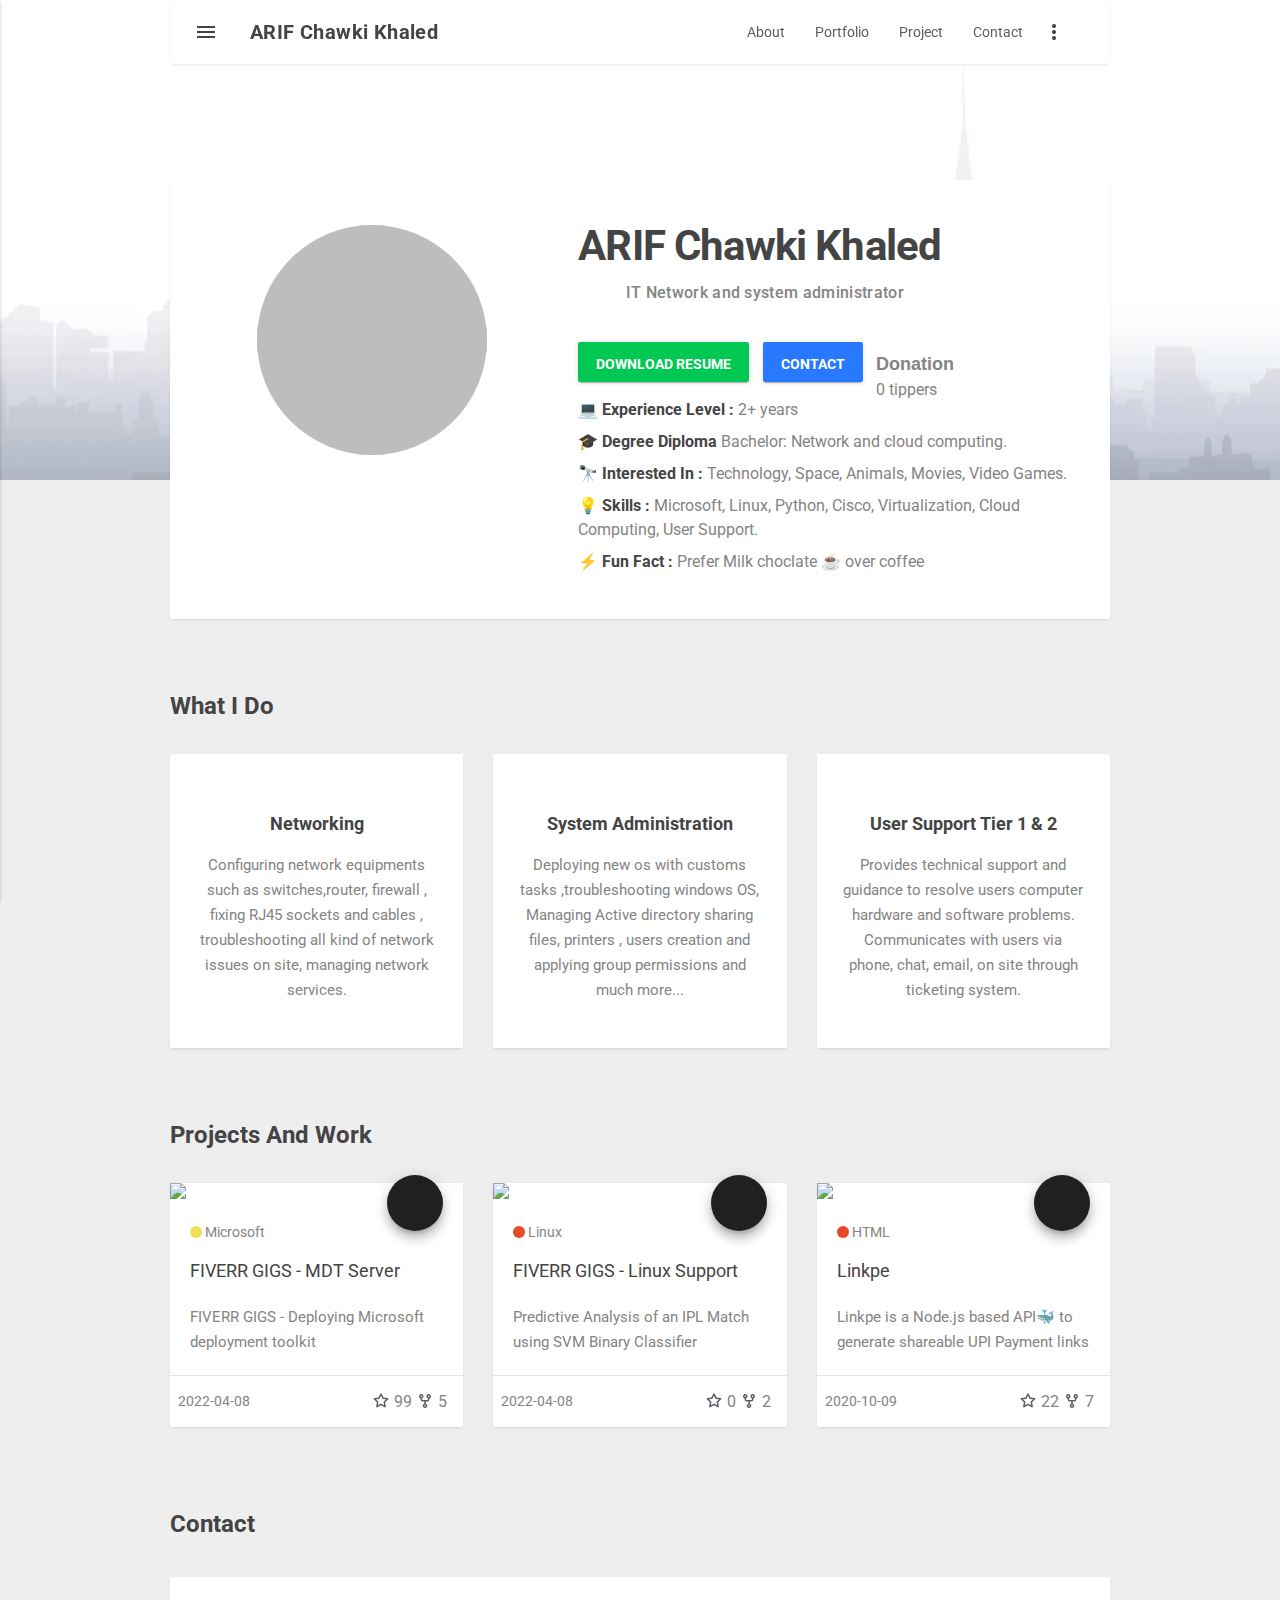
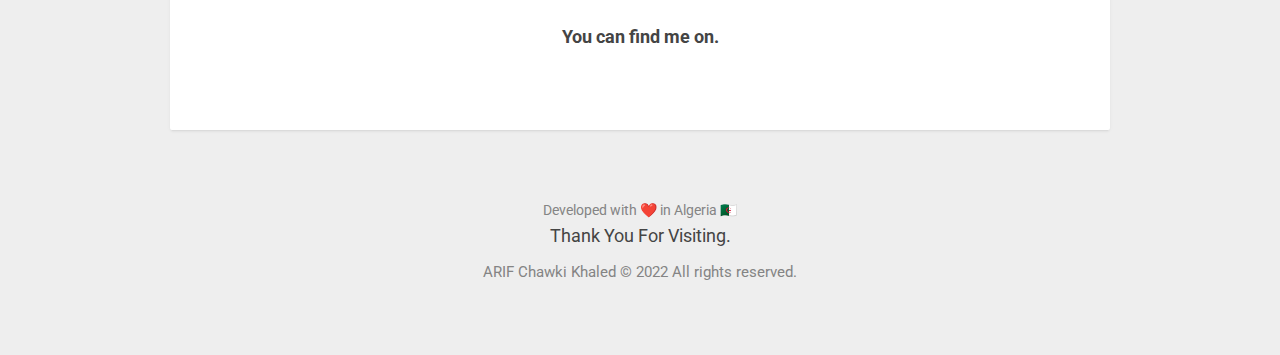
==== commit 6ea7c7fe: "update" ====
--- a/index.html
+++ b/index.html
@@ -10,7 +10,7 @@
 		<meta name="keywords" content="ARIF Chawki Khaled , Network , system" />
 		<meta name="author" content="ARIF Chawki Khaled" />
 		<meta name="language" content="English">
-		<meta name="copyright" content="ARIF Chawki Khaled © 2020 " />
+		<meta name="copyright" content="ARIF Chawki Khaled © 2022 " />
 		<meta name="robots" content="index, follow">
 		<link rel="shortcut icon" href="favicon.ico">
 		<link rel="icon" type="image/png" href="https://avatars.githubusercontent.com/u/103244353?v=4&s=196	" sizes="196x196" />
@@ -31,6 +31,7 @@
 		<meta property="og:type" content="profile">
 		<link rel="stylesheet" type="text/css" href="css/style.css" />
 		<script src="https://kit.fontawesome.com/68b6761ed7.js" crossorigin="anonymous"></script>
+		<script async src="https://plugin.tipeee.com/widget.js" charset="utf-8"></script>
 	</head>
 	<body>
 		<div class="main-wrapper">
@@ -55,7 +56,6 @@
 							data-mdl-for="demo-menu-lower-right">
 							<li class="mdl-menu__item"><a href="https://raw.githubusercontent.com/ACK-DZ/Portfolio/a2bed26b516d0a82156be4e916f0ca23bf7e8311/img/CV%20ARIF%20Chawki%20Khaled%20English.pdf"><i class="zmdi zmdi-download font-red pr-10"></i>Download Resume</a></li>
 							<li class="mdl-menu__item"><a href="mailto:arif.chawki@gmail.com"><i class="zmdi zmdi-email-open font-green pr-10"></i>Drop me an Mail</a></li>
-							<li class="mdl-menu__item"><a href="https://t.me/ptprashanttripathi"><i class="zmdi zmdi-phone  font-blue  pr-10"></i>Telegram Me</a></li>
 						</ul>
 					</div>
 				</header>
@@ -82,10 +82,10 @@
 									</a>
 								</li>
 								<li>
-									<a class="instagram-link" href="https://www.instagram.com/ptprashanttripathi/">
-										<i id="tt15" class="zmdi zmdi-instagram"></i>
+									<a class="fa-brands fa-youtube" href="https://www.youtube.com/channel/UCOn1IKdCvvgXgIBTKp0x61A">
+										
 										<div class="mdl-tooltip" data-mdl-for="tt15">
-											instagram
+											Youtube
 										</div>
 									</a>
 								</li>
@@ -126,7 +126,7 @@
 							</ul>
 						</div>
 						<div class="drawer-footer mt-50 mb-30 text-center">
-							<p class="font-12 mt-10">ARIF Chawki Khaled &copy; 2020.</p>
+							<p class="font-12 mt-10">ARIF Chawki Khaled &copy; 2022.</p>
 						</div>
 					</div>
 				</div>
@@ -171,33 +171,39 @@
 												</ul>
 											</div>
 											<div class="col-md-7 col-xs-12">
+
 												<div class="info-wrap">
-													<h1>ARIF Chawki Khaled</h1>
-													<h5 class="mt-20 font-grey">Networking • Systems • Learning</h5>
+													<h1 style="font-weight: bold;">ARIF Chawki Khaled</h1>
+													<h5 class="mt-20 font-grey" style="transform: translate(-40%, -50%) translate(250px, 5px);">IT Network and system administrator</h5>
 													<div class="mt-30">
-														<a id="download_cv" class="mdl-button mdl-js-button mdl-button--raised mdl-js-ripple-effect  bg-green font-white mr-10" href="https://raw.githubusercontent.com/ACK-DZ/Portfolio/a2bed26b516d0a82156be4e916f0ca23bf7e8311/img/CV%20ARIF%20Chawki%20Khaled%20English.pdf">download Resume</a>
-														<a class="mdl-button mdl-js-button mdl-button--raised mdl-js-ripple-effect bg-blue font-white" href="#contact_sec" data-scroll>contact</a>
+														<a id="download_cv" class="mdl-button mdl-js-button mdl-button--raised mdl-js-ripple-effect  bg-green font-white mr-10" href="https://raw.githubusercontent.com/ACK-DZ/Portfolio/a2bed26b516d0a82156be4e916f0ca23bf7e8311/img/CV%20ARIF%20Chawki%20Khaled%20English.pdf" style="font-weight: bold;">download Resume</a>
+														<a class="mdl-button mdl-js-button mdl-button--raised mdl-js-ripple-effect bg-blue font-white" href="#contact_sec" data-scroll style="font-weight: bold;">contact</a>
+															
+														<!--Tipeee button--------------------------------------------------->
+                                  						<div  class="tipeee-plugins-widget"><!----> <div class="tipeee-plugin-button-widget tipeee-plugins-widget-wrapper" style="width: 5.943px; height: 5.943px; transform: translate(-40%, -50%) translate(300px, -28px);"><a href="https://en.tipeee.com/arif-chawki-khaled" target="_blank" class="tipeee-plugin-classic-button" style="width: 10.943px; height: 40.943px;font-size: 18px;font-family: Arial, sans-serif; font-weight: bold;">Donation</a> <div class="tipeee-plugin-button-tippers"><span  class="tipeee-plugin-primary-text" >0</span>&nbsp;tippers
+                                    					</div></div> <!----> <!----></div>
+
 													</div>
 												</div>
-												<ul class="profile-wrap mt-50">
-													<li>
-														<div class="profile-title">&#129302; &#8205; &#127891; Experience Level :</div>
+												<ul class="profile-wrap mt-10">
+													<li>
+														<div class="profile-title" style="font-weight: bold;">💻 Experience Level :</div>
 														2+ years
 													</li>
 													<li>
-														<div class="profile-title">💻 I’m currently learning</div>
-														Coding with Python 🐍
-													</li>
-													<li>
-														<div class="profile-title">&#128301; Interested in :</div>
+														<div class="profile-title" style="font-weight: bold;">&#127891; Degree diploma</div>
+														Bachelor: Network and cloud computing.
+													</li>
+													<li>
+														<div class="profile-title" style="font-weight: bold;">&#128301; Interested in :</div>
 														Technology, Space, Animals, Movies, Video Games.
 													</li>
 													<li>
-														<div class="profile-title">💡 Skills :</div>
-														Microsoft, Linux, Python, Cisco, Virtualization , Cloud Computing, User Support.
-													</li>
-													<li>
-														<div class="profile-title">&#x26a1; Fun fact :</div>
+														<div class="profile-title" style="font-weight: bold;">💡 Skills :</div>
+														Microsoft, Linux, Python, Cisco, Virtualization, Cloud Computing, User Support.
+													</li>
+													<li>
+														<div class="profile-title" style="font-weight: bold;">&#x26a1; Fun fact :</div>
 														Prefer Milk choclate &#9749; over coffee														
 													</li>
 												</ul>
@@ -209,26 +215,26 @@
 						</section>
 						<!--/About Sec-->		
 						<section id="portfolio_sec" class="profile-sec sec-pad-top-sm">
-							<h2 class="mb-30">what i do</h2>
+							<h2 class="mb-30" style="font-weight: bold;">what i do</h2>
 							<div class="row">
 								<div class="col-md-4 col-xs-12 mb-30">
 									<div class="mdl-card mdl-shadow--2dp text-center">
 										<i class="zmdi zmdi-router font-blue profile-icon"></i>
-										<h4 class="mb-15">Networking</h4>
+										<h4 class="mb-15" style="font-weight: bold;">Networking</h4>
 										<p>Configuring network equipments such as switches,router, firewall , fixing RJ45 sockets and cables , troubleshooting all kind of network issues on site, managing network services.</p>
 									</div>
 								</div>
 								<div class="col-md-4 col-xs-12 mb-30">
 									<div class="mdl-card mdl-shadow--2dp text-center">
 										<i class="zmdi zmdi zmdi-laptop font-green profile-icon"></i>
-										<h4 class="mb-15">System Administration</h4>
+										<h4 class="mb-15" style="font-weight: bold;">System Administration</h4>
 										<p>Deploying new os with customs tasks ,troubleshooting windows OS, Managing Active directory sharing files, printers , users creation and applying group permissions and much more...</p>
 									</div>
 								</div>
 								<div class="col-md-4 col-xs-12 mb-30">
 									<div class="mdl-card mdl-shadow--2dp text-center">
 										<i class="zmdi zmdi-accounts font-yellow profile-icon"></i>
-										<h4 class="mb-15">User Support Tier 1 & 2</h4>
+										<h4 class="mb-15" style="font-weight: bold;">User Support Tier 1 & 2</h4>
 										<p>Provides technical support and guidance to resolve users computer hardware and software problems. Communicates with users via phone, chat, email, on site through ticketing system.</p>
 									</div>
 								</div>
@@ -276,15 +282,16 @@
 							</div>
 						</section>-->
 						<section id="project_sec" class="blog-sec sec-pad-top-sm">
-							<h2 class="mb-30">Projects and Work</h2>
+							<h2 class="mb-30" style="font-weight: bold;">Projects and Work</h2>
 							<div class="row" id="repo-card"> <!--js will put data here--></div>
 						</section>
 						<section id="contact_sec" class="contact-sec sec-pad-top-sm">
-							<h2 class="mb-35">contact</h2>
+							<h2 class="mb-35" style="font-weight: bold;">contact</h2>
 							<div class="row">
 								<div id="form_card_height" class="col-sm-12 mb-30">
 									<div class="mdl-card mdl-shadow--2dp text-center">
-										<h4 class="mb-10 font-unsetcase">You can find me on.</h4>
+										<h4 class="mb-10 font-unsetcase" style="font-weight: bold;">You can find me on.</h4>
+
 										<ul class="social-icons mt-10">
 											
 											<li>
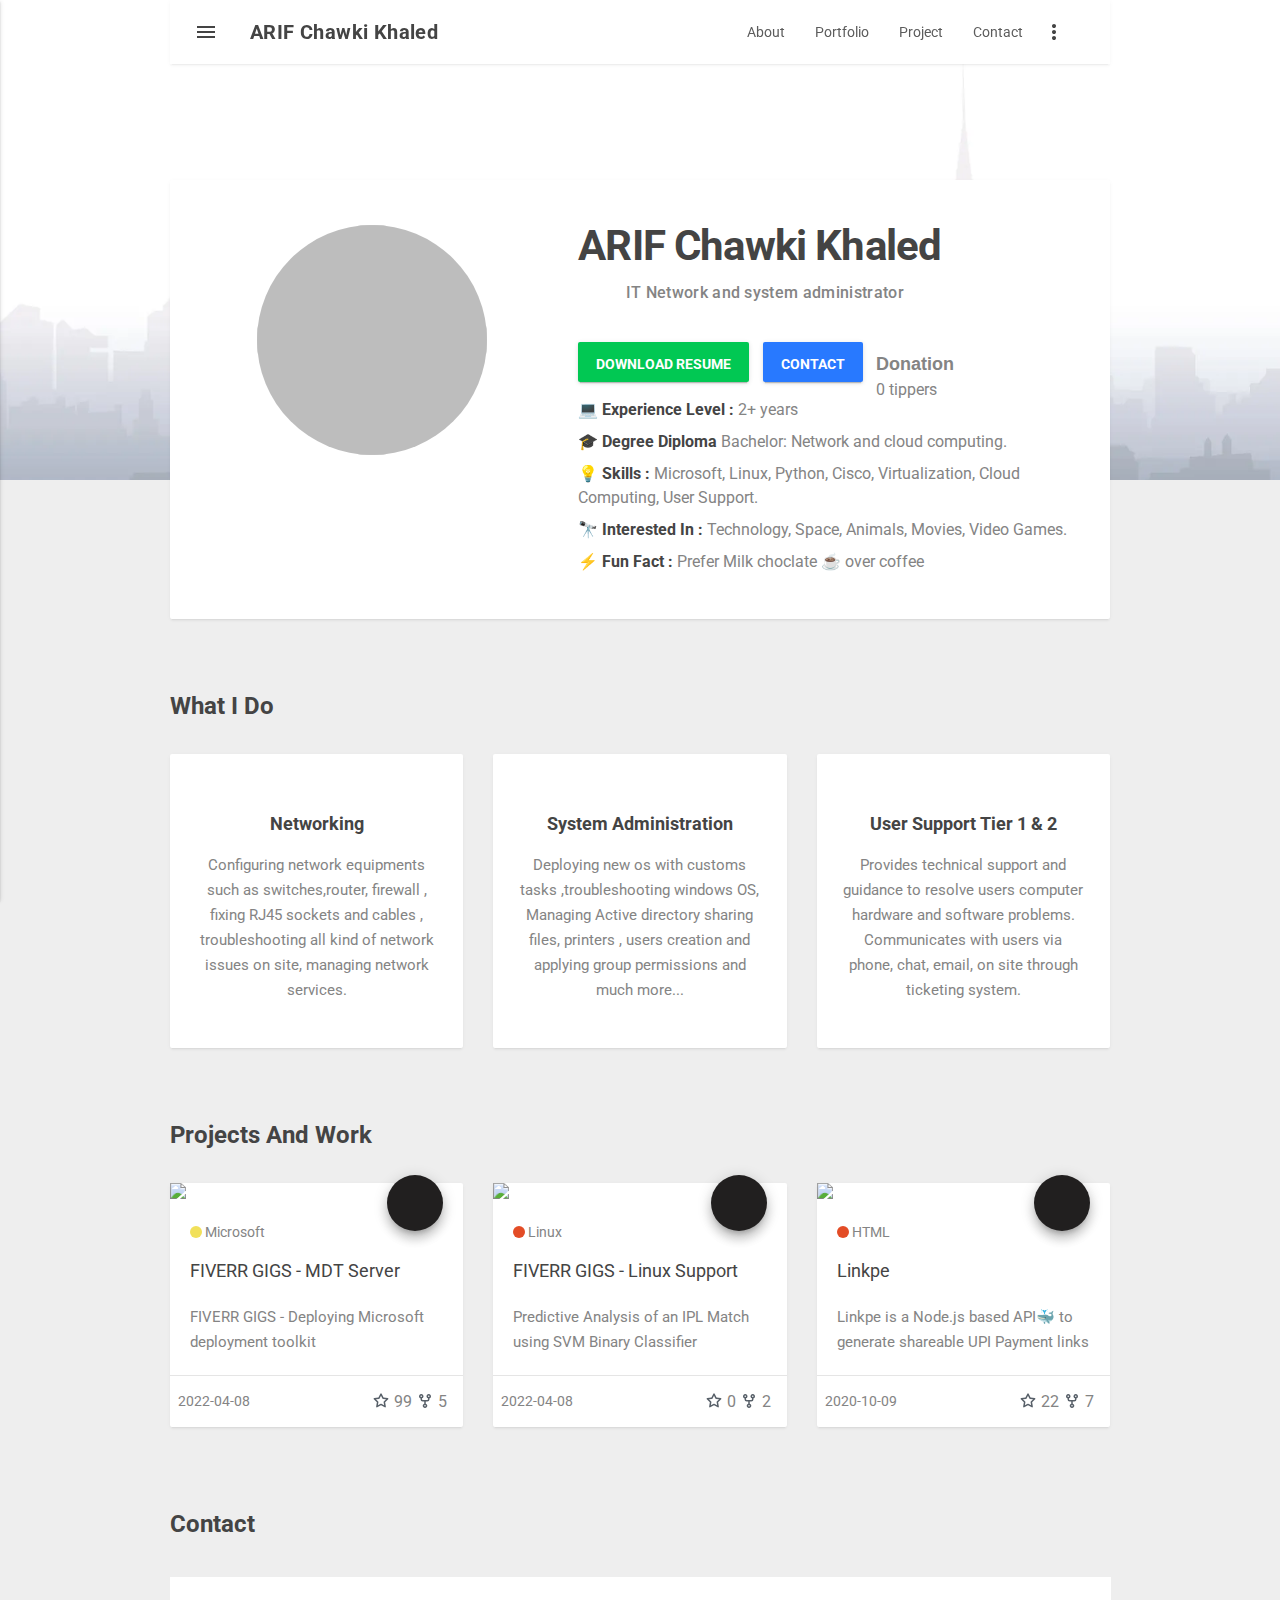
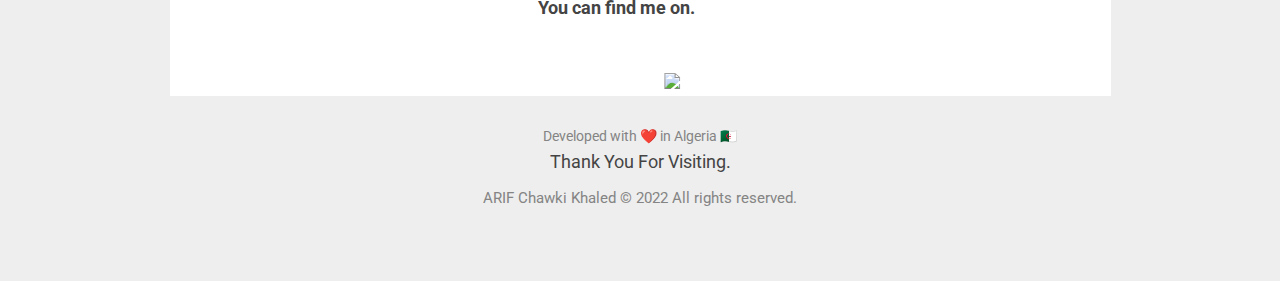
==== commit 5956e0d7: "update" ====
--- a/index.html
+++ b/index.html
@@ -195,13 +195,14 @@
 														Bachelor: Network and cloud computing.
 													</li>
 													<li>
+														<div class="profile-title" style="font-weight: bold;">💡 Skills :</div>
+														Microsoft, Linux, Python, Cisco, Virtualization, Cloud Computing, User Support.
+													</li>
+													<li>
 														<div class="profile-title" style="font-weight: bold;">&#128301; Interested in :</div>
 														Technology, Space, Animals, Movies, Video Games.
 													</li>
-													<li>
-														<div class="profile-title" style="font-weight: bold;">💡 Skills :</div>
-														Microsoft, Linux, Python, Cisco, Virtualization, Cloud Computing, User Support.
-													</li>
+												
 													<li>
 														<div class="profile-title" style="font-weight: bold;">&#x26a1; Fun fact :</div>
 														Prefer Milk choclate &#9749; over coffee														
@@ -287,12 +288,12 @@
 						</section>
 						<section id="contact_sec" class="contact-sec sec-pad-top-sm">
 							<h2 class="mb-35" style="font-weight: bold;">contact</h2>
-							<div class="row">
+							<div class="row" style="width: 970.943px;height: 80px;">
 								<div id="form_card_height" class="col-sm-12 mb-30">
-									<div class="mdl-card mdl-shadow--2dp text-center">
-										<h4 class="mb-10 font-unsetcase" style="font-weight: bold;">You can find me on.</h4>
-
-										<ul class="social-icons mt-10">
+									<div style="padding: 20px 30px;background: #fff;">
+										<h4 class="mb-10 font-unsetcase" style="font-weight: bold; transform: translate(-40%, -50%) translate(690px, 10px); ">You can find me on.</h4>
+
+										<ul class="social-icons mt-10" style="transform: translate(-40%, -50%) translate(350px, 20px);">
 											
 											<li>
 												<a class="fa-brands fa-linkedin fa-2xl" style="color:#0077b5;" href="https://www.linkedin.com/in/chawki-khaled-arif/">
@@ -321,7 +322,16 @@
 											</li>
 
 											<li>
-												<a class="fa-brands fa-discord fa-2xl " style="color:#456CDF;" href="https://discord.gg/mvbFdUKK43/"> 
+												<a href="https://flyclipart.com/circle-fiverr-round-icon-icon-fiverr-logo-png-765711" title="Circle, Fiverr, Round Icon Icon - Fiverr Logo PNG"><img src="https://flyclipart.com/thumb2/circle-fiverr-round-icon-icon-765711.png" width="50" style="transform: translate(-40%, -50%) translate(20px, 30px);">
+													<i id="tt9" class="zmdi zmdi-github" tabindex="0"></i>
+													<div class="mdl-tooltip" data-mdl-for="tt9" data-upgraded="MaterialTooltip" style="left: 400.467px; margin-left: -50px; top: 568px;">
+														github
+													</div>
+												</a>
+											</li>
+
+											<li>
+												<a class="fa-brands fa-discord fa-2xl" style="color:#456CDF;" href="https://discord.gg/mvbFdUKK43/"> 
 													<i id="tt10" class="zmdi mdi-discord" tabindex="0"></i>
 													<div class="mdl-tooltip" data-mdl-for="tt10" data-upgraded="MaterialTooltip" style="left: 400.933px; margin-left: -50px; top: 568px;">
 														Discord
@@ -347,4 +357,4 @@
 		<script src="js/material.min.js"></script>
 		<script src="js/repo.js"></script>
 	</body>
-</html>
+</html>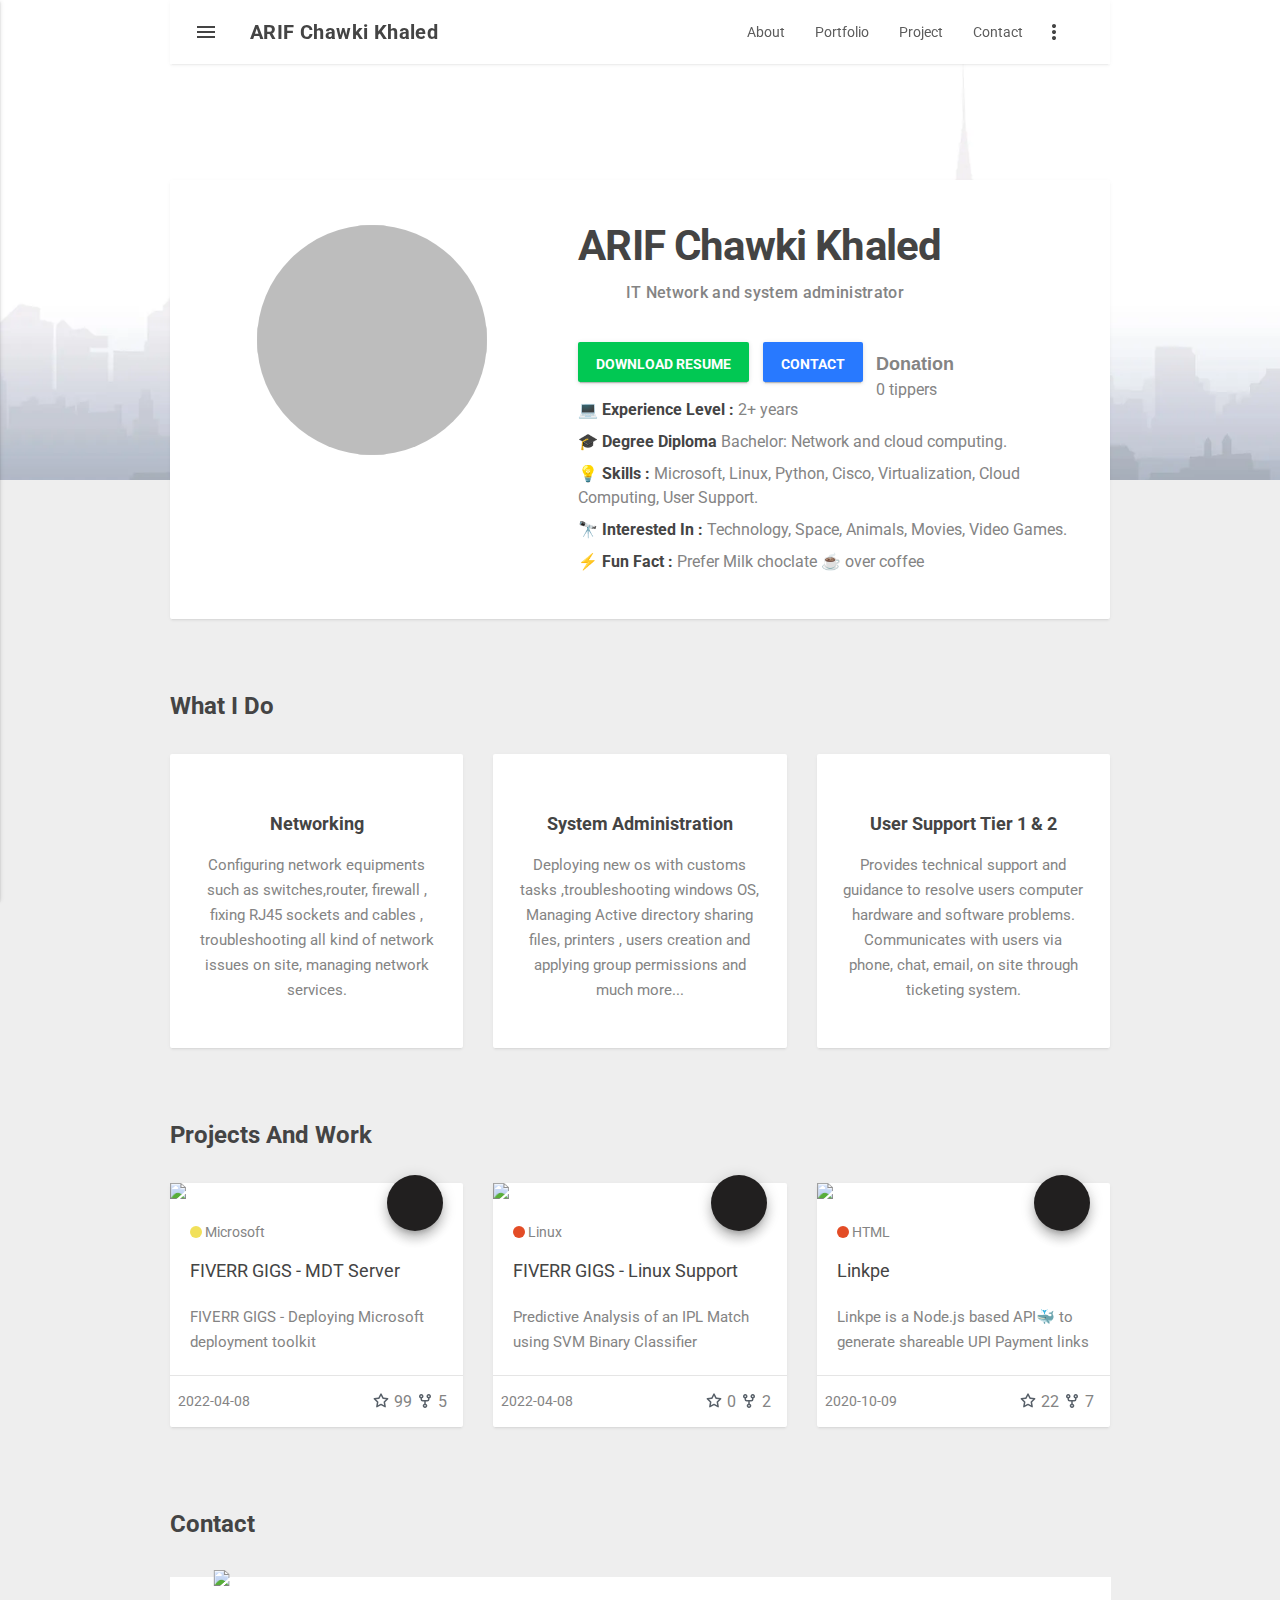
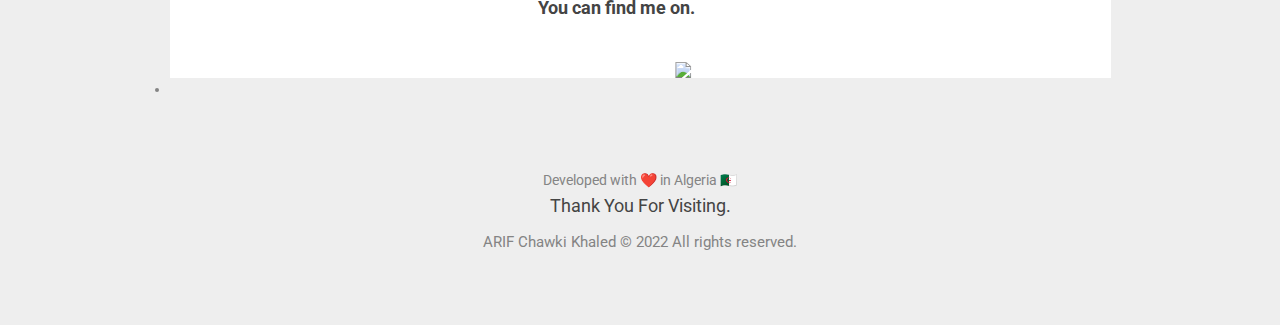
==== commit 7f143307: "d" ====
--- a/index.html
+++ b/index.html
@@ -322,19 +322,13 @@
 											</li>
 
 											<li>
-												<a href="https://flyclipart.com/circle-fiverr-round-icon-icon-fiverr-logo-png-765711" title="Circle, Fiverr, Round Icon Icon - Fiverr Logo PNG"><img src="https://flyclipart.com/thumb2/circle-fiverr-round-icon-icon-765711.png" width="50" style="transform: translate(-40%, -50%) translate(20px, 30px);">
-													<i id="tt9" class="zmdi zmdi-github" tabindex="0"></i>
-													<div class="mdl-tooltip" data-mdl-for="tt9" data-upgraded="MaterialTooltip" style="left: 400.467px; margin-left: -50px; top: 568px;">
-														github
-													</div>
-												</a>
-											</li>
-
-											<li>
-												<a class="fa-brands fa-discord fa-2xl" style="color:#456CDF;" href="https://discord.gg/mvbFdUKK43/"> 
-													<i id="tt10" class="zmdi mdi-discord" tabindex="0"></i>
-													<div class="mdl-tooltip" data-mdl-for="tt10" data-upgraded="MaterialTooltip" style="left: 400.933px; margin-left: -50px; top: 568px;">
-														Discord
+												<a href="https://flyclipart.com/circle-fiverr-round-icon-icon-fiverr-logo-png-765711" title="Circle, Fiverr, Round Icon Icon - Fiverr Logo PNG"><img src="https://raw.githubusercontent.com/ACK-DZ/portfolio/main/img/circle-fiverr-round-icon-icon-765711.png" width="29" style="transform: translate(-40%, -50%) translate(20px, 25px);">
+													</div>
+												</a>
+											</li>
+
+											<li>
+												<a href="https://flyclipart.com/circle-fiverr-round-icon-icon-fiverr-logo-png-765711"><img src="https://raw.githubusercontent.com/ACK-DZ/portfolio/main/img/logo-github.png" width="29" style="transform: translate(-40%, -50%) translate(50px, -100px);">
 													</div>
 												</a>
 											</li>
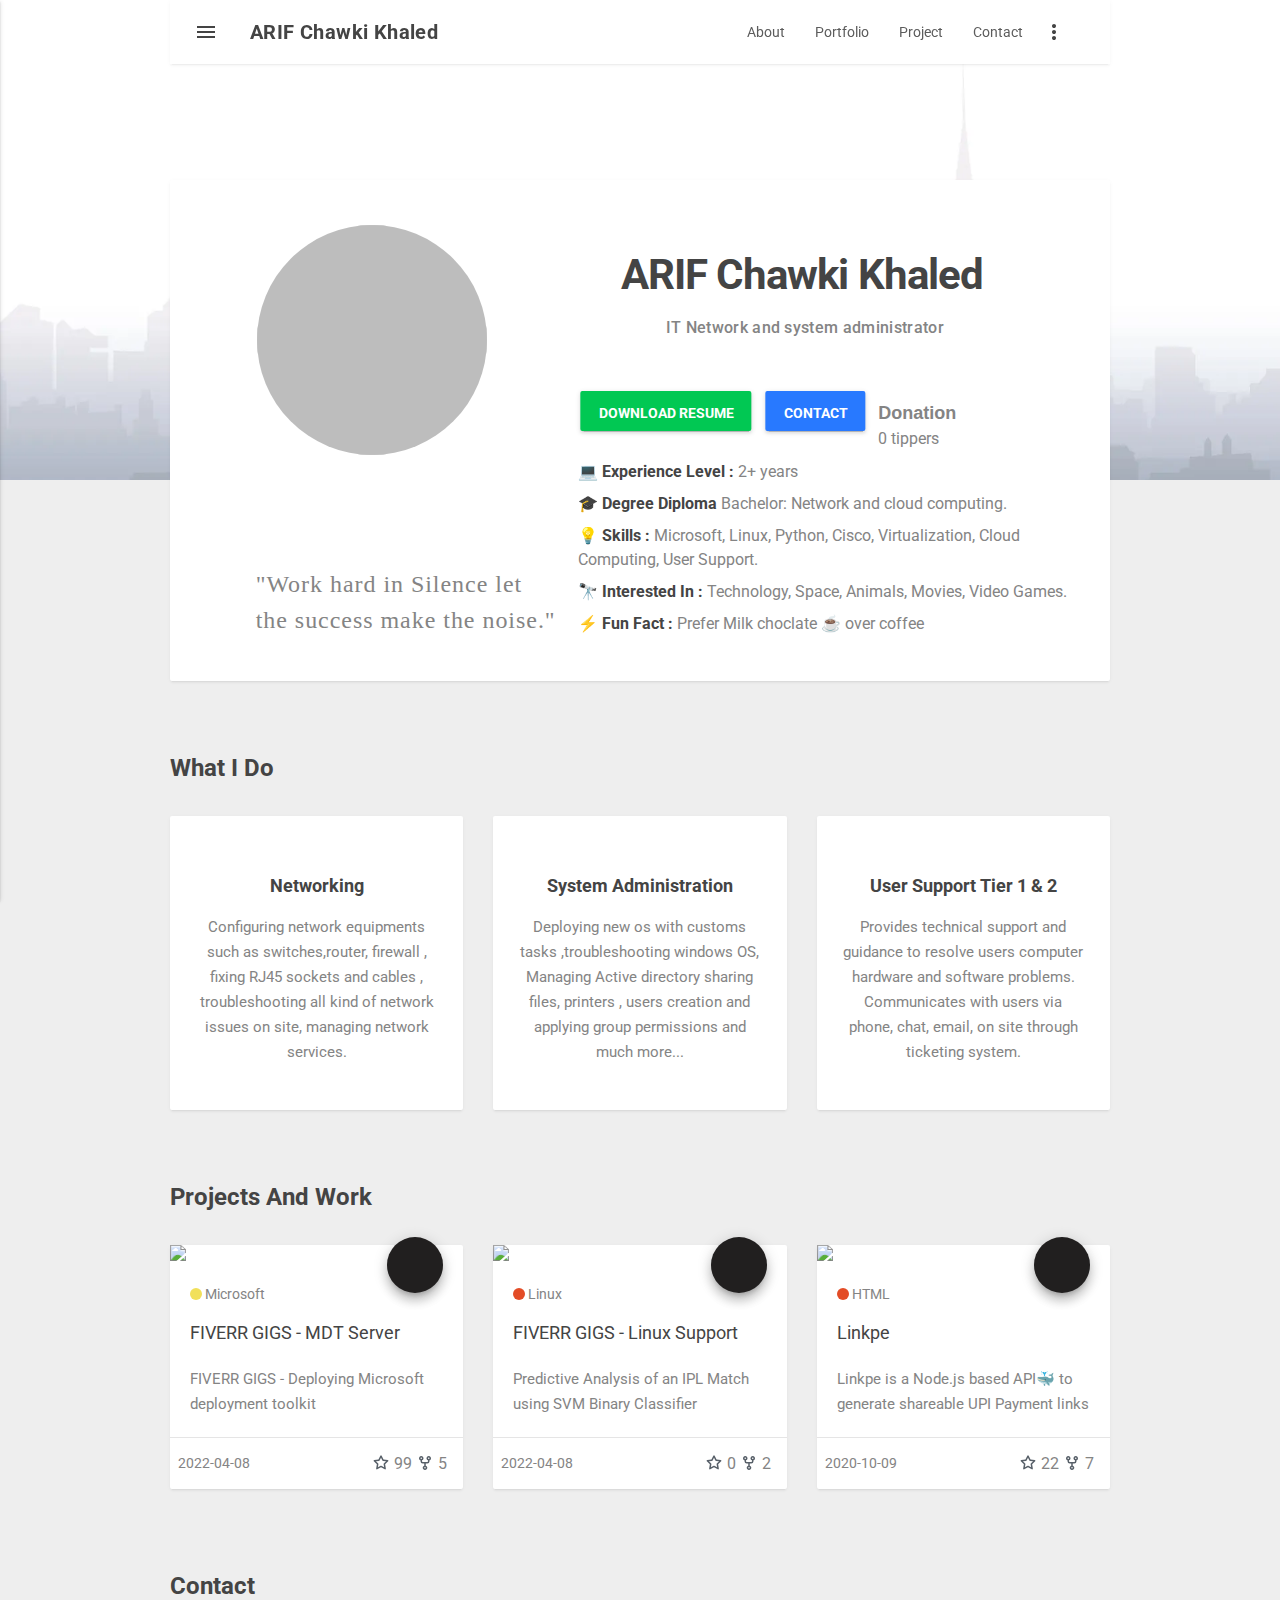
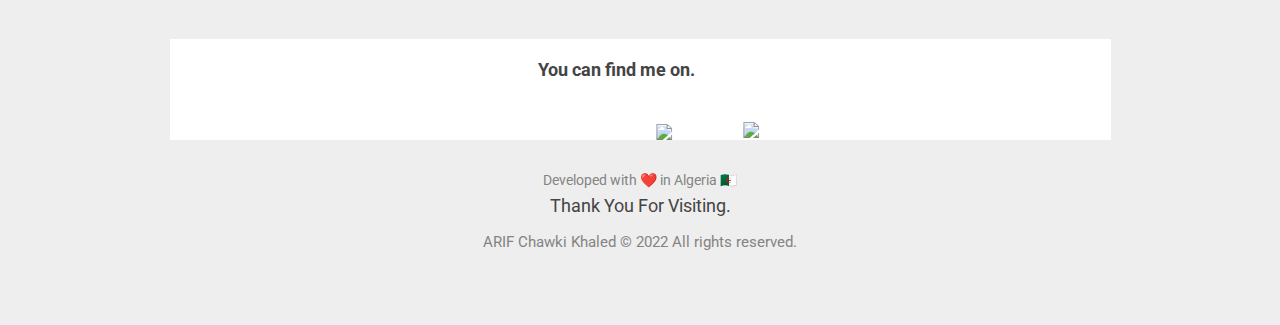
==== commit 2027f942: "d" ====
--- a/index.html
+++ b/index.html
@@ -126,7 +126,7 @@
 							</ul>
 						</div>
 						<div class="drawer-footer mt-50 mb-30 text-center">
-							<p class="font-12 mt-10">ARIF Chawki Khaled &copy; 2022.</p>
+							<p id="portfolio_sec"class="font-12 mt-10">ARIF Chawki Khaled &copy; 2022.</p>
 						</div>
 					</div>
 				</div>
@@ -173,9 +173,11 @@
 											<div class="col-md-7 col-xs-12">
 
 												<div class="info-wrap">
-													<h1 style="font-weight: bold;">ARIF Chawki Khaled</h1>
-													<h5 class="mt-20 font-grey" style="transform: translate(-40%, -50%) translate(250px, 5px);">IT Network and system administrator</h5>
-													<div class="mt-30">
+													<h1 style="font-weight: bold;transform: translate(-40%, -50%) translate(245px, 50px);">ARIF Chawki Khaled</h1>
+													<h5 class="mt-20 font-grey" style="transform: translate(-40%, -50%) translate(290px, 40px);">IT Network and system administrator</h5>
+													<h6 class="mt-30 font-grey" style="font-family: 'Brush Script MT' , cursive;font-size: 24px;transform: translate(-40%, -50%) translate(-120px, 260px);"><span style="white-space: pre-line">"Work hard in Silence let 
+													the success make the noise."</span></h6>
+													<div style="transform: translate(-40%, -50%) translate(205px, 0px);">
 														<a id="download_cv" class="mdl-button mdl-js-button mdl-button--raised mdl-js-ripple-effect  bg-green font-white mr-10" href="https://raw.githubusercontent.com/ACK-DZ/Portfolio/a2bed26b516d0a82156be4e916f0ca23bf7e8311/img/CV%20ARIF%20Chawki%20Khaled%20English.pdf" style="font-weight: bold;">download Resume</a>
 														<a class="mdl-button mdl-js-button mdl-button--raised mdl-js-ripple-effect bg-blue font-white" href="#contact_sec" data-scroll style="font-weight: bold;">contact</a>
 															
@@ -185,7 +187,7 @@
 
 													</div>
 												</div>
-												<ul class="profile-wrap mt-10">
+												<ul class="profile-wrap mt-7">
 													<li>
 														<div class="profile-title" style="font-weight: bold;">💻 Experience Level :</div>
 														2+ years
@@ -307,7 +309,6 @@
 												<a class="fa-brands fa-youtube fa-2xl " style="color:red;"  href="https://www.youtube.com/channel/UCOn1IKdCvvgXgIBTKp0x61A">
 													<i id="tt10" class="zmdi zmdi-youtube-play" tabindex="0"></i>
 													<div class="mdl-tooltip" data-mdl-for="tt8" data-upgraded="MaterialTooltip" style="left: 454.933px; margin-left: -50px; top: 568px;">
-														youtube
 													</div>
 												</a>
 											</li>
@@ -316,20 +317,19 @@
 												<a class="fa-brands fa-github fa-2xl" style="color:black;" href="https://www.github.com/ack-dz/">
 													<i id="tt9" class="zmdi zmdi-github" tabindex="0"></i>
 													<div class="mdl-tooltip" data-mdl-for="tt9" data-upgraded="MaterialTooltip" style="left: 400.467px; margin-left: -50px; top: 568px;">
-														github
 													</div>
 												</a>
 											</li>
 
 											<li>
-												<a href="https://flyclipart.com/circle-fiverr-round-icon-icon-fiverr-logo-png-765711" title="Circle, Fiverr, Round Icon Icon - Fiverr Logo PNG"><img src="https://raw.githubusercontent.com/ACK-DZ/portfolio/main/img/circle-fiverr-round-icon-icon-765711.png" width="29" style="transform: translate(-40%, -50%) translate(20px, 25px);">
-													</div>
-												</a>
-											</li>
-
-											<li>
-												<a href="https://flyclipart.com/circle-fiverr-round-icon-icon-fiverr-logo-png-765711"><img src="https://raw.githubusercontent.com/ACK-DZ/portfolio/main/img/logo-github.png" width="29" style="transform: translate(-40%, -50%) translate(50px, -100px);">
-													</div>
+												<a href="https://fr.fiverr.com/ackshaw" title="Circle, Fiverr, Round Icon Icon - Fiverr Logo PNG"><img src="https://raw.githubusercontent.com/ACK-DZ/portfolio/main/img/circle-fiverr-round-icon-icon-765711.png" width="29" style="transform: translate(-40%, -50%) translate(20px, 25px);">
+													
+												</a>
+											</li>
+
+											<li>
+												<a href="https://en.tipeee.com/arif-chawki-khaled"><img src="https://raw.githubusercontent.com/ACK-DZ/portfolio/main/img/tipeee_tip_btn.png" width="40" style="transform: translate(-40%, -50%) translate(70px, 23px);">
+												
 												</a>
 											</li>
 										
